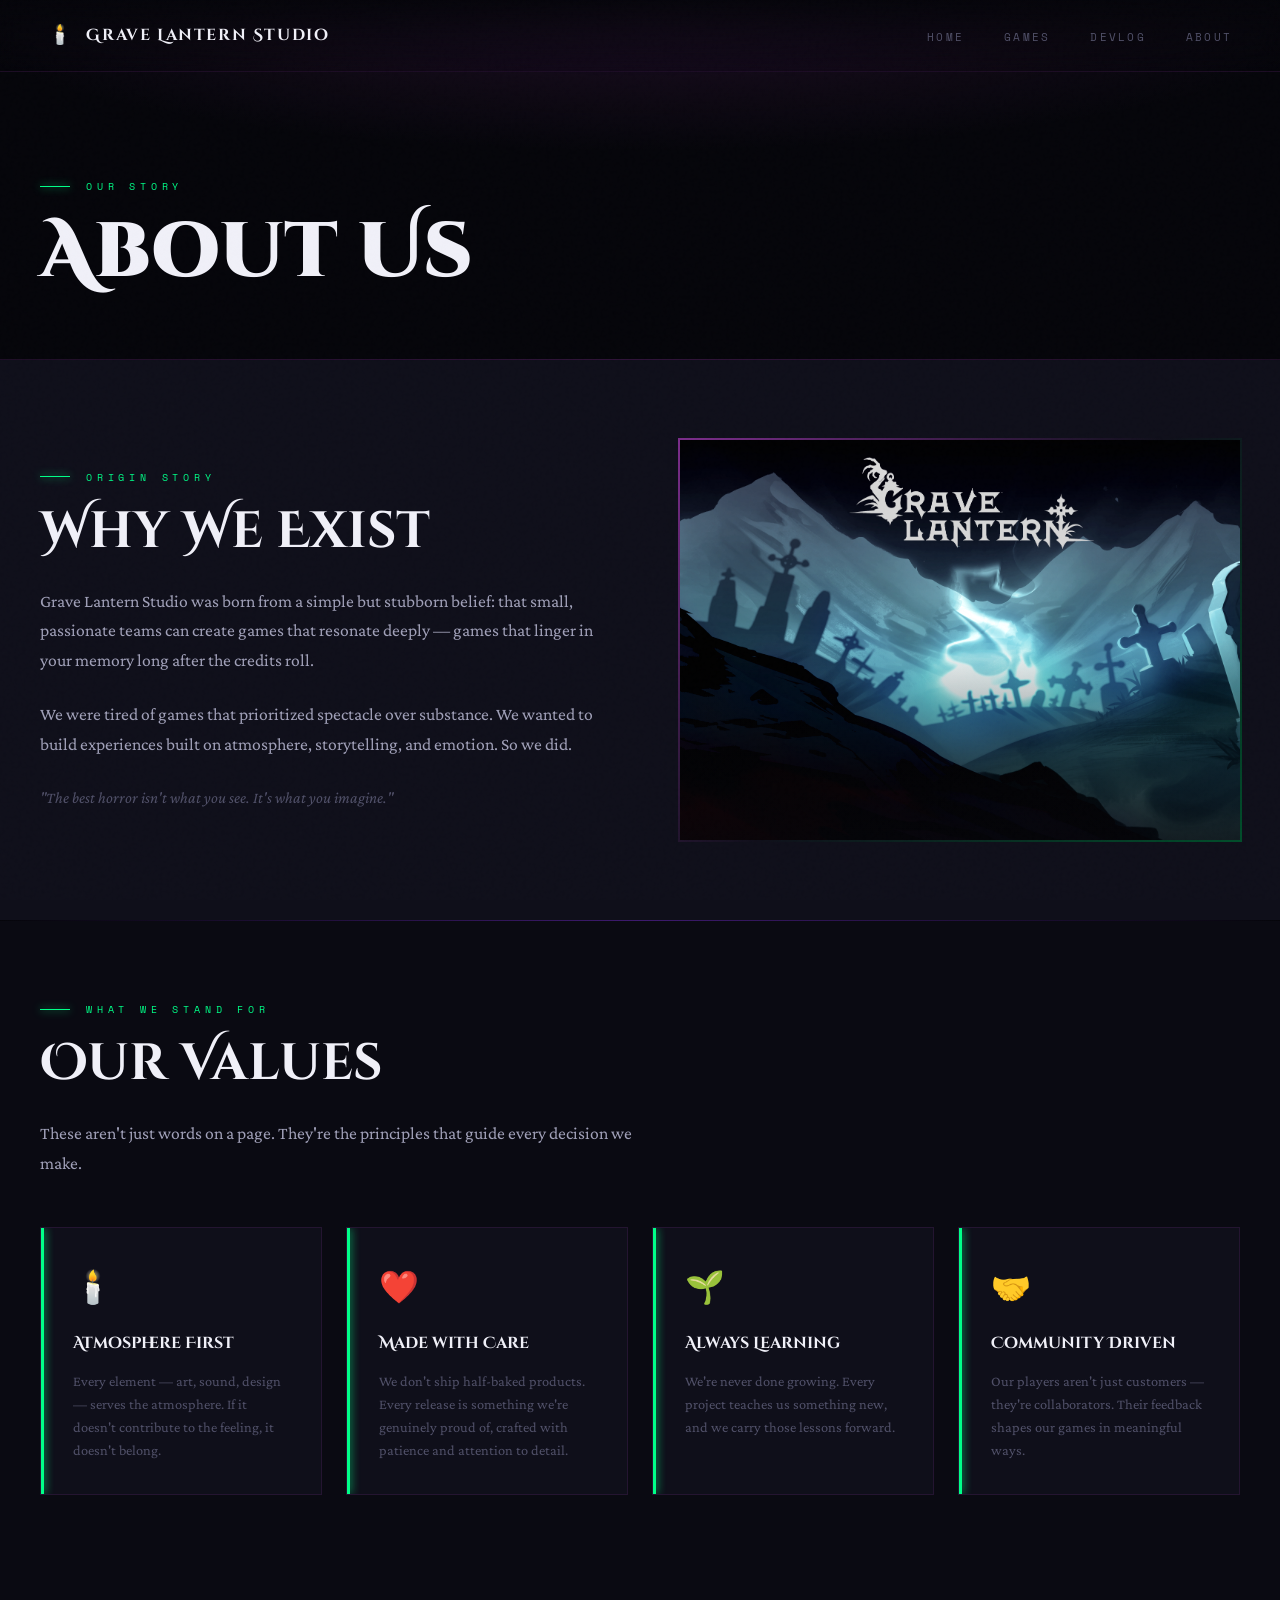
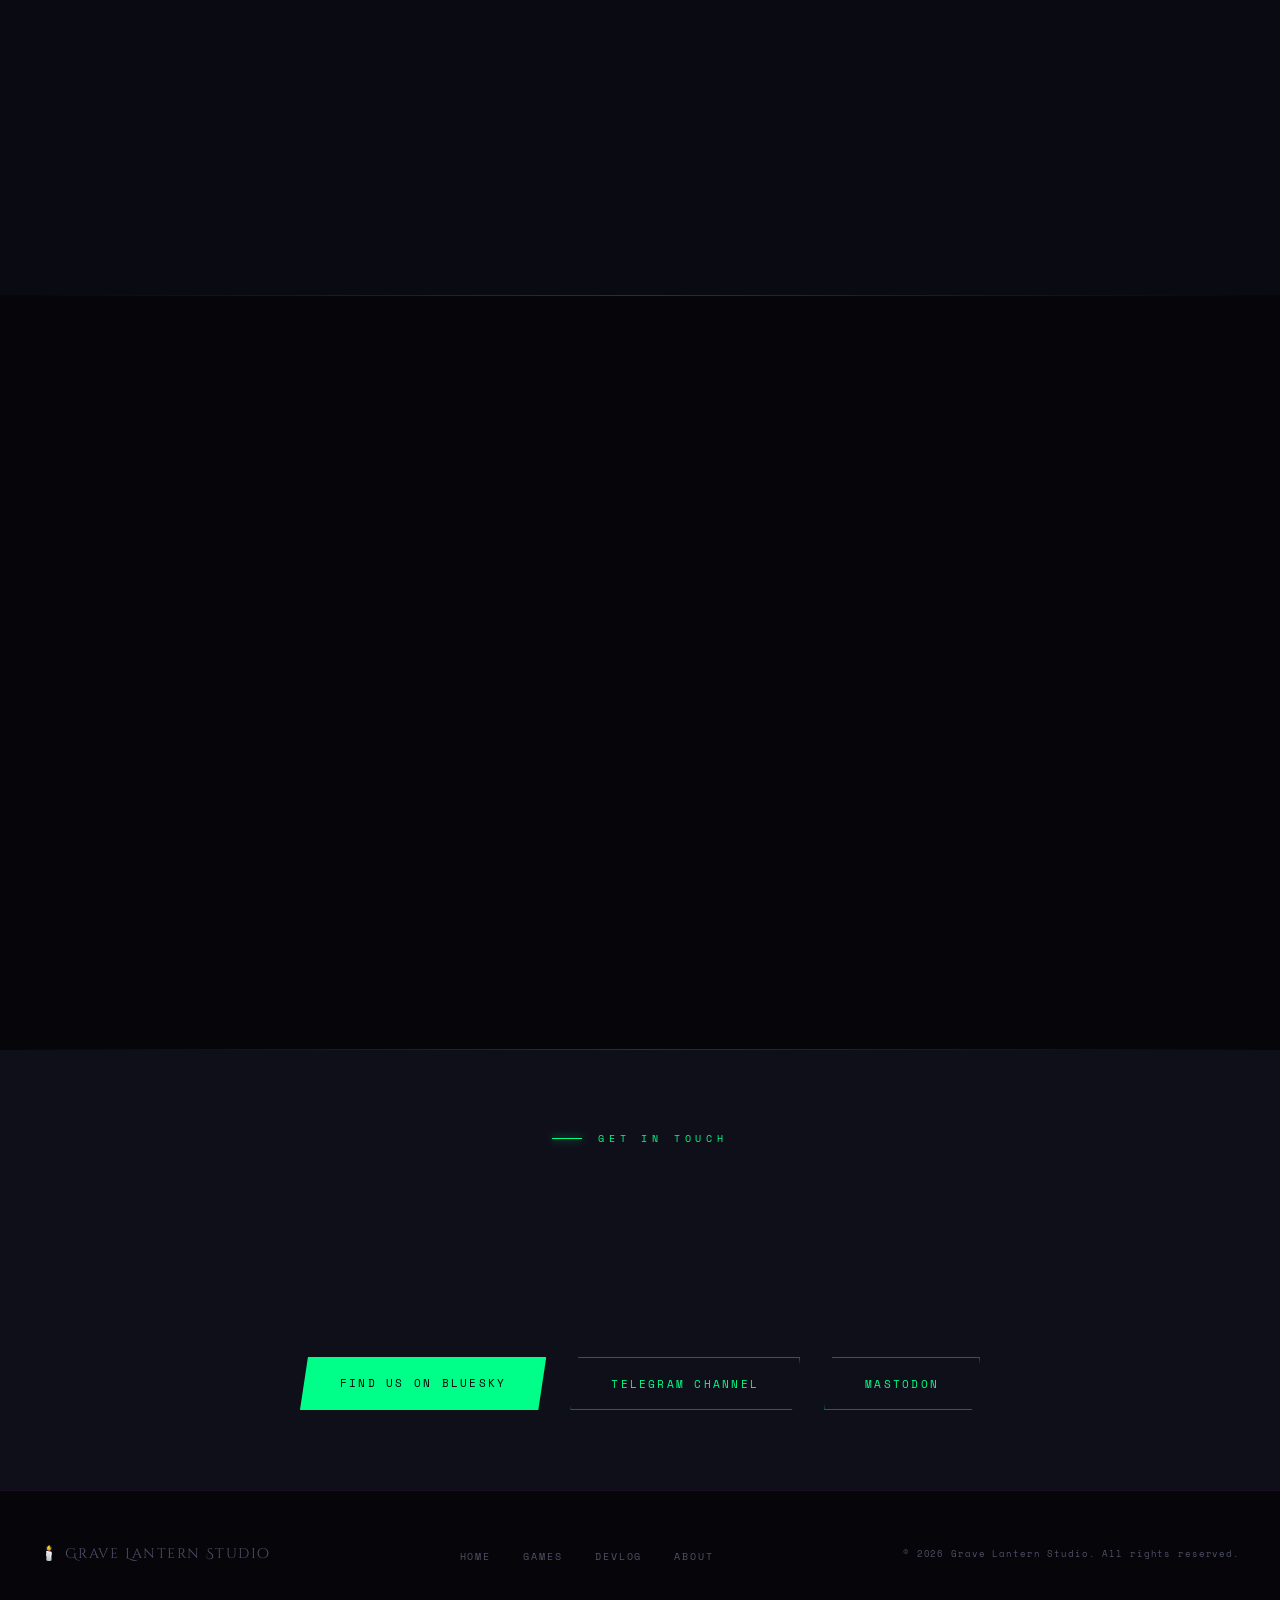
==== grave_lantern_studio/about.html @ 7edea212 "Inital website commit" ====
<!DOCTYPE html>
<html lang="en">
<head>
  <meta charset="UTF-8">
  <meta name="viewport" content="width=device-width, initial-scale=1.0">
  <title>About — Grave Lantern Studio</title>
  <meta name="description" content="The story behind Grave Lantern Studio.">
  <link rel="stylesheet" href="style.css">
</head>
<body>

  <nav>
    <a href="index.html" class="nav-logo">
      <span class="lantern-icon">🕯️</span>
      Grave Lantern Studio
    </a>
    <ul class="nav-links">
      <li><a href="index.html">Home</a></li>
      <li><a href="games.html">Games</a></li>
      <li><a href="devlog.html">Devlog</a></li>
      <li><a href="about.html">About</a></li>
    </ul>
  </nav>

  <div class="page-header">
    <div class="page-header-inner">
      <div class="section-label">Our Story</div>
      <h1 class="page-header-title">About Us</h1>
    </div>
  </div>

  <!-- STORY SECTION -->
  <section style="padding: 5rem 2rem; background: var(--bg-surface);">
    <div class="section-inner">
      <div style="display:grid; grid-template-columns:1fr 1fr; gap:5rem; align-items:center;">
        <div class="reveal">
          <div class="section-label">Origin Story</div>
          <h2 class="section-title">Why We Exist</h2>
          <p style="color:var(--text-mid); margin-bottom:1.5rem; font-size:1.1rem;">
            Grave Lantern Studio was born from a simple but stubborn belief: that small, 
            passionate teams can create games that resonate deeply — games that linger in 
            your memory long after the credits roll.
          </p>
          <p style="color:var(--text-mid); margin-bottom:1.5rem; font-size:1.1rem;">
            We were tired of games that prioritized spectacle over substance. We wanted to 
            build experiences built on atmosphere, storytelling, and emotion. So we did.
          </p>
          <p style="color:var(--text-dim); font-style:italic; font-size:1rem;">
            "The best horror isn't what you see. It's what you imagine."
          </p>
        </div>
        <div class="about-image-wrapper reveal">
          <img src="images/Kum 1 25.jpg" alt="Grave Lantern Studio" onerror="this.style.display='none'; this.nextElementSibling.style.display='flex';">
          <div style="display:none; width:100%; height:400px; background:linear-gradient(135deg,#1a0a2e,#0a1628,#004d2a); align-items:center; justify-content:center; font-size:6rem;">🕯️</div>
        </div>
      </div>
    </div>
  </section>

  <div class="divider"></div>

  <!-- VALUES -->
  <section style="padding: 5rem 2rem; background: var(--bg-deep);">
    <div class="section-inner">
      <div class="section-label reveal">What We Stand For</div>
      <h2 class="section-title reveal">Our Values</h2>
      <p class="section-desc reveal">These aren't just words on a page. They're the principles that guide every decision we make.</p>

      <div class="values-grid">
        <div class="value-card reveal">
          <div class="value-icon">🕯️</div>
          <h3 class="value-title">Atmosphere First</h3>
          <p class="value-desc">Every element — art, sound, design — serves the atmosphere. If it doesn't contribute to the feeling, it doesn't belong.</p>
        </div>
        <div class="value-card reveal">
          <div class="value-icon">❤️</div>
          <h3 class="value-title">Made with Care</h3>
          <p class="value-desc">We don't ship half-baked products. Every release is something we're genuinely proud of, crafted with patience and attention to detail.</p>
        </div>
        <div class="value-card reveal">
          <div class="value-icon">🌱</div>
          <h3 class="value-title">Always Learning</h3>
          <p class="value-desc">We're never done growing. Every project teaches us something new, and we carry those lessons forward.</p>
        </div>
        <div class="value-card reveal">
          <div class="value-icon">🤝</div>
          <h3 class="value-title">Community Driven</h3>
          <p class="value-desc">Our players aren't just customers — they're collaborators. Their feedback shapes our games in meaningful ways.</p>
        </div>
        <div class="value-card reveal">
          <div class="value-icon">🔓</div>
          <h3 class="value-title">Transparency</h3>
          <p class="value-desc">We document our journey openly — the wins and the struggles. No smoke and mirrors. Just honest game development.</p>
        </div>
        <div class="value-card reveal">
          <div class="value-icon">🎮</div>
          <h3 class="value-title">Fun is Non-Negotiable</h3>
          <p class="value-desc">At the end of the day, games should be fun to make AND to play. If we're not enjoying the process, something's wrong.</p>
        </div>
      </div>
    </div>
  </section>

  <div class="divider"></div>

  <!-- TEAM -->
  <section style="padding: 5rem 2rem;">
    <div class="section-inner">
      <div class="section-label reveal">The People</div>
      <h2 class="section-title reveal">Meet the Team</h2>
      <p class="section-desc reveal">Small but mighty. Every person here wears multiple hats and brings something irreplaceable to the table.</p>

      <div class="team-grid">
        <div class="team-card reveal">
          <div class="team-avatar">🔨</div>
          <h3 class="team-name">Pixel the Hammer</h3>
          <p class="team-role">Founder & Lead Developer</p>
          <p class="team-bio">
            The driving force behind Grave Lantern Studio. DevOps engineer by day, 
            indie game developer by passion. Believes that good tools make great games.
          </p>
        </div>

        <div class="team-card reveal">
          <div class="team-avatar">🎨</div>
          <h3 class="team-name">Your Name Here</h3>
          <p class="team-role">Artist & Designer</p>
          <p class="team-bio">
            The visual soul of the studio. Responsible for the atmospheric art style 
            that makes Grave Lantern games instantly recognizable.
          </p>
        </div>

        <div class="team-card reveal">
          <div class="team-avatar">🎵</div>
          <h3 class="team-name">Your Name Here</h3>
          <p class="team-role">Sound & Music</p>
          <p class="team-bio">
            Creates the haunting soundscapes and original scores that bring our worlds 
            to life. If the art sets the scene, the sound makes you feel it.
          </p>
        </div>
      </div>

      <p style="text-align:center; color:var(--text-dim); font-family:'Space Mono',monospace; font-size:0.6rem; letter-spacing:0.2em; text-transform:uppercase; margin-top:3rem;" class="reveal">
        Want to join us? Reach out — we're always open to collaborations.
      </p>
    </div>
  </section>

  <div class="divider"></div>

  <!-- CONTACT -->
  <section style="padding: 5rem 2rem; background:var(--bg-surface);">
    <div class="section-inner" style="text-align:center;">
      <div class="section-label reveal" style="justify-content:center;">Get in Touch</div>
      <h2 class="section-title reveal">Say Hello</h2>
      <p style="color:var(--text-mid); max-width:500px; margin:0 auto 3rem;" class="reveal">
        Whether you're a player, a fellow developer, or a potential collaborator — 
        we'd love to hear from you.
      </p>
      <div class="hero-cta reveal">
        <a href="https://bsky.app/profile/pixelthehammer.bsky.social" target="_blank" class="btn-primary">Find us on Bluesky</a>
        <a href="https://t.me/GraveLanternStudio" target="_blank" class="btn-secondary">Telegram Channel</a>
        <a href="https://mastodon.social/@PixelTheHammer" target="_blank" class="btn-secondary">Mastodon</a>
      </div>
    </div>
  </section>

  <footer>
    <div class="footer-inner">
      <div class="footer-logo">🕯️ Grave Lantern Studio</div>
      <ul class="footer-links">
        <li><a href="index.html">Home</a></li>
        <li><a href="games.html">Games</a></li>
        <li><a href="devlog.html">Devlog</a></li>
        <li><a href="about.html">About</a></li>
      </ul>
      <p class="footer-copy">© 2026 Grave Lantern Studio. All rights reserved.</p>
    </div>
  </footer>

  <script>
    const reveals = document.querySelectorAll('.reveal');
    const observer = new IntersectionObserver((entries) => {
      entries.forEach((entry, i) => {
        if (entry.isIntersecting) {
          setTimeout(() => entry.target.classList.add('visible'), i * 100);
        }
      });
    }, { threshold: 0.1 });
    reveals.forEach(el => observer.observe(el));
  </script>

</body>
</html>
---- grave_lantern_studio/style.css ----
@import url('https://fonts.googleapis.com/css2?family=Cinzel+Decorative:wght@400;700;900&family=Crimson+Pro:ital,wght@0,300;0,400;0,600;1,300;1,400&family=Space+Mono:ital,wght@0,400;0,700;1,400&display=swap');

:root {
  --bg-void: #05050a;
  --bg-deep: #0a0a12;
  --bg-surface: #0f0f1a;
  --bg-elevated: #141420;
  --purple-dark: #1a0a2e;
  --purple-mid: #3d1a6e;
  --purple-glow: #7b2d8b;
  --blue-dark: #0a1628;
  --blue-mid: #1a3a6e;
  --green-glow: #00ff88;
  --green-dim: #00cc6a;
  --green-dark: #004d2a;
  --text-bright: #f0f0f8;
  --text-mid: #a0a0b8;
  --text-dim: #505068;
  --border-subtle: rgba(123, 45, 139, 0.2);
  --border-glow: rgba(0, 255, 136, 0.3);
}

*, *::before, *::after {
  box-sizing: border-box;
  margin: 0;
  padding: 0;
}

html {
  scroll-behavior: smooth;
}

body {
  background-color: var(--bg-void);
  color: var(--text-mid);
  font-family: 'Crimson Pro', Georgia, serif;
  font-size: 18px;
  line-height: 1.7;
  overflow-x: hidden;
  cursor: default;
}

/* Grain overlay */
body::before {
  content: '';
  position: fixed;
  top: 0; left: 0;
  width: 100%; height: 100%;
  background-image: url("data:image/svg+xml,%3Csvg viewBox='0 0 256 256' xmlns='http://www.w3.org/2000/svg'%3E%3Cfilter id='noise'%3E%3CfeTurbulence type='fractalNoise' baseFrequency='0.9' numOctaves='4' stitchTiles='stitch'/%3E%3C/filter%3E%3Crect width='100%25' height='100%25' filter='url(%23noise)' opacity='0.04'/%3E%3C/svg%3E");
  pointer-events: none;
  z-index: 9999;
  opacity: 0.4;
}

/* Custom scrollbar */
::-webkit-scrollbar { width: 6px; }
::-webkit-scrollbar-track { background: var(--bg-void); }
::-webkit-scrollbar-thumb { background: var(--purple-mid); border-radius: 3px; }
::-webkit-scrollbar-thumb:hover { background: var(--purple-glow); }

/* ═══════════════════════════════════════
   NAVIGATION
═══════════════════════════════════════ */
nav {
  position: fixed;
  top: 0;
  left: 0;
  right: 0;
  z-index: 1000;
  padding: 1.2rem 3rem;
  display: flex;
  align-items: center;
  justify-content: space-between;
  background: linear-gradient(180deg, rgba(5,5,10,0.95) 0%, rgba(5,5,10,0) 100%);
  backdrop-filter: blur(10px);
  border-bottom: 1px solid var(--border-subtle);
}

.nav-logo {
  font-family: 'Cinzel Decorative', serif;
  font-size: 1rem;
  font-weight: 700;
  color: var(--text-bright);
  text-decoration: none;
  letter-spacing: 0.1em;
  display: flex;
  align-items: center;
  gap: 0.8rem;
}

.nav-logo .lantern-icon {
  color: var(--green-glow);
  font-size: 1.2rem;
  animation: flicker 3s infinite;
}

.nav-links {
  display: flex;
  gap: 2.5rem;
  list-style: none;
}

.nav-links a {
  font-family: 'Space Mono', monospace;
  font-size: 0.7rem;
  letter-spacing: 0.2em;
  text-transform: uppercase;
  color: var(--text-dim);
  text-decoration: none;
  transition: color 0.3s ease;
  position: relative;
}

.nav-links a::after {
  content: '';
  position: absolute;
  bottom: -4px;
  left: 0;
  width: 0;
  height: 1px;
  background: var(--green-glow);
  transition: width 0.3s ease;
  box-shadow: 0 0 8px var(--green-glow);
}

.nav-links a:hover {
  color: var(--green-glow);
}

.nav-links a:hover::after {
  width: 100%;
}

/* ═══════════════════════════════════════
   HERO SECTION
═══════════════════════════════════════ */
.hero {
  min-height: 100vh;
  display: flex;
  align-items: center;
  justify-content: center;
  position: relative;
  overflow: hidden;
  padding: 6rem 2rem 4rem;
}

.hero-bg {
  position: absolute;
  inset: 0;
  background: 
    radial-gradient(ellipse 60% 60% at 50% 40%, rgba(123,45,139,0.15) 0%, transparent 70%),
    radial-gradient(ellipse 40% 40% at 20% 80%, rgba(0,255,136,0.05) 0%, transparent 60%),
    radial-gradient(ellipse 50% 50% at 80% 20%, rgba(26,10,46,0.8) 0%, transparent 60%),
    var(--bg-void);
}

.hero-particles {
  position: absolute;
  inset: 0;
  overflow: hidden;
}

.particle {
  position: absolute;
  width: 2px;
  height: 2px;
  background: var(--green-glow);
  border-radius: 50%;
  box-shadow: 0 0 6px var(--green-glow);
  animation: float-particle linear infinite;
  opacity: 0;
}

.particle:nth-child(1)  { left: 10%; animation-duration: 8s;  animation-delay: 0s;   top: 80%; }
.particle:nth-child(2)  { left: 25%; animation-duration: 12s; animation-delay: 2s;   top: 90%; }
.particle:nth-child(3)  { left: 40%; animation-duration: 9s;  animation-delay: 4s;   top: 85%; }
.particle:nth-child(4)  { left: 55%; animation-duration: 11s; animation-delay: 1s;   top: 88%; }
.particle:nth-child(5)  { left: 70%; animation-duration: 7s;  animation-delay: 3s;   top: 92%; }
.particle:nth-child(6)  { left: 85%; animation-duration: 10s; animation-delay: 5s;   top: 78%; }
.particle:nth-child(7)  { left: 15%; animation-duration: 13s; animation-delay: 6s;   top: 95%; }
.particle:nth-child(8)  { left: 60%; animation-duration: 8s;  animation-delay: 7s;   top: 82%; }
.particle:nth-child(9)  { left: 75%; animation-duration: 14s; animation-delay: 2s;   top: 87%; }
.particle:nth-child(10) { left: 90%; animation-duration: 9s;  animation-delay: 4s;   top: 93%; }

@keyframes float-particle {
  0%   { transform: translateY(0) translateX(0); opacity: 0; }
  10%  { opacity: 0.8; }
  90%  { opacity: 0.3; }
  100% { transform: translateY(-100vh) translateX(30px); opacity: 0; }
}

.hero-content {
  position: relative;
  z-index: 2;
  text-align: center;
  max-width: 900px;
}

.hero-eyebrow {
  font-family: 'Space Mono', monospace;
  font-size: 0.65rem;
  letter-spacing: 0.4em;
  text-transform: uppercase;
  color: var(--green-glow);
  margin-bottom: 1.5rem;
  opacity: 0;
  animation: fade-up 1s ease forwards 0.3s;
}

.hero-title {
  font-family: 'Cinzel Decorative', serif;
  font-size: clamp(2.5rem, 7vw, 6rem);
  font-weight: 900;
  color: var(--text-bright);
  line-height: 1.1;
  margin-bottom: 0.5rem;
  opacity: 0;
  animation: fade-up 1s ease forwards 0.5s;
}

.hero-title .glow-word {
  color: var(--green-glow);
  text-shadow: 0 0 30px rgba(0,255,136,0.5), 0 0 60px rgba(0,255,136,0.2);
}

.hero-subtitle {
  font-family: 'Cinzel Decorative', serif;
  font-size: clamp(1rem, 2.5vw, 1.8rem);
  font-weight: 400;
  color: var(--purple-glow);
  margin-bottom: 2rem;
  letter-spacing: 0.1em;
  opacity: 0;
  animation: fade-up 1s ease forwards 0.7s;
}

.hero-desc {
  font-size: 1.1rem;
  color: var(--text-mid);
  max-width: 600px;
  margin: 0 auto 3rem;
  font-style: italic;
  opacity: 0;
  animation: fade-up 1s ease forwards 0.9s;
}

.hero-cta {
  display: flex;
  gap: 1.5rem;
  justify-content: center;
  flex-wrap: wrap;
  opacity: 0;
  animation: fade-up 1s ease forwards 1.1s;
}

/* ═══════════════════════════════════════
   BUTTONS
═══════════════════════════════════════ */
.btn-primary {
  font-family: 'Space Mono', monospace;
  font-size: 0.7rem;
  letter-spacing: 0.2em;
  text-transform: uppercase;
  color: var(--bg-void);
  background: var(--green-glow);
  padding: 1rem 2.5rem;
  border: none;
  text-decoration: none;
  display: inline-block;
  position: relative;
  transition: all 0.3s ease;
  clip-path: polygon(8px 0%, 100% 0%, calc(100% - 8px) 100%, 0% 100%);
}

.btn-primary:hover {
  background: var(--text-bright);
  box-shadow: 0 0 30px rgba(0,255,136,0.4);
  transform: translateY(-2px);
}

.btn-secondary {
  font-family: 'Space Mono', monospace;
  font-size: 0.7rem;
  letter-spacing: 0.2em;
  text-transform: uppercase;
  color: var(--green-glow);
  background: transparent;
  padding: 1rem 2.5rem;
  border: 1px solid rgba(0,255,136,0.4);
  text-decoration: none;
  display: inline-block;
  transition: all 0.3s ease;
  clip-path: polygon(8px 0%, 100% 0%, calc(100% - 8px) 100%, 0% 100%);
}

.btn-secondary:hover {
  background: rgba(0,255,136,0.1);
  border-color: var(--green-glow);
  box-shadow: 0 0 20px rgba(0,255,136,0.2);
  transform: translateY(-2px);
}

/* ═══════════════════════════════════════
   SECTIONS
═══════════════════════════════════════ */
section {
  padding: 6rem 2rem;
  position: relative;
}

.section-inner {
  max-width: 1200px;
  margin: 0 auto;
}

.section-label {
  font-family: 'Space Mono', monospace;
  font-size: 0.6rem;
  letter-spacing: 0.5em;
  text-transform: uppercase;
  color: var(--green-glow);
  margin-bottom: 1rem;
  display: flex;
  align-items: center;
  gap: 1rem;
}

.section-label::before {
  content: '';
  display: block;
  width: 30px;
  height: 1px;
  background: var(--green-glow);
  box-shadow: 0 0 8px var(--green-glow);
}

.section-title {
  font-family: 'Cinzel Decorative', serif;
  font-size: clamp(1.8rem, 4vw, 3.5rem);
  font-weight: 700;
  color: var(--text-bright);
  line-height: 1.2;
  margin-bottom: 1.5rem;
}

.section-desc {
  font-size: 1.1rem;
  color: var(--text-mid);
  max-width: 600px;
  margin-bottom: 3rem;
}

/* Divider */
.divider {
  width: 100%;
  height: 1px;
  background: linear-gradient(90deg, transparent, var(--purple-mid), transparent);
  margin: 0;
}

/* ═══════════════════════════════════════
   ABOUT STRIP
═══════════════════════════════════════ */
.about-strip {
  background: var(--bg-surface);
  border-top: 1px solid var(--border-subtle);
  border-bottom: 1px solid var(--border-subtle);
}

.about-strip-inner {
  max-width: 1200px;
  margin: 0 auto;
  display: grid;
  grid-template-columns: 1fr 1fr;
  gap: 4rem;
  align-items: center;
}

.about-image-wrapper {
  position: relative;
}

.about-image-wrapper img {
  width: 100%;
  height: 400px;
  object-fit: cover;
  display: block;
  filter: saturate(0.6) contrast(1.1);
  transition: filter 0.5s ease;
}

.about-image-wrapper:hover img {
  filter: saturate(0.9) contrast(1.1);
}

.about-image-wrapper::before {
  content: '';
  position: absolute;
  inset: -2px;
  background: linear-gradient(135deg, var(--purple-glow), transparent, var(--green-dark));
  z-index: -1;
}

.about-image-wrapper::after {
  content: '';
  position: absolute;
  inset: 0;
  background: linear-gradient(180deg, transparent 50%, rgba(5,5,10,0.8) 100%);
  pointer-events: none;
}

.about-text h2 {
  font-family: 'Cinzel Decorative', serif;
  font-size: clamp(1.5rem, 3vw, 2.5rem);
  color: var(--text-bright);
  margin-bottom: 1.5rem;
}

.about-text p {
  color: var(--text-mid);
  margin-bottom: 1.5rem;
  font-size: 1.05rem;
}

/* ═══════════════════════════════════════
   GAMES GRID
═══════════════════════════════════════ */
.games-section {
  background: var(--bg-deep);
}

.games-grid {
  display: grid;
  grid-template-columns: repeat(auto-fill, minmax(320px, 1fr));
  gap: 2rem;
  margin-top: 3rem;
}

.game-card {
  background: var(--bg-elevated);
  border: 1px solid var(--border-subtle);
  position: relative;
  overflow: hidden;
  transition: transform 0.4s ease, border-color 0.4s ease;
  cursor: pointer;
}

.game-card:hover {
  transform: translateY(-6px);
  border-color: rgba(0,255,136,0.3);
}

.game-card:hover .game-card-glow {
  opacity: 1;
}

.game-card-glow {
  position: absolute;
  inset: 0;
  background: radial-gradient(ellipse at 50% 0%, rgba(0,255,136,0.08) 0%, transparent 70%);
  opacity: 0;
  transition: opacity 0.4s ease;
  pointer-events: none;
}

.game-card-image {
  width: 100%;
  height: 200px;
  object-fit: cover;
  display: block;
  filter: saturate(0.5);
  transition: filter 0.4s ease;
  background: linear-gradient(135deg, var(--purple-dark), var(--blue-dark));
}

.game-card:hover .game-card-image {
  filter: saturate(0.9);
}

.game-card-placeholder {
  width: 100%;
  height: 200px;
  background: linear-gradient(135deg, var(--purple-dark), var(--blue-dark));
  display: flex;
  align-items: center;
  justify-content: center;
  font-size: 3rem;
}

.game-card-body {
  padding: 1.5rem;
}

.game-card-tag {
  font-family: 'Space Mono', monospace;
  font-size: 0.6rem;
  letter-spacing: 0.3em;
  text-transform: uppercase;
  color: var(--green-glow);
  margin-bottom: 0.5rem;
}

.game-card-title {
  font-family: 'Cinzel Decorative', serif;
  font-size: 1.2rem;
  color: var(--text-bright);
  margin-bottom: 0.8rem;
}

.game-card-desc {
  font-size: 0.95rem;
  color: var(--text-dim);
  line-height: 1.6;
}

.game-card-footer {
  padding: 1rem 1.5rem;
  border-top: 1px solid var(--border-subtle);
  display: flex;
  justify-content: space-between;
  align-items: center;
}

.game-status {
  font-family: 'Space Mono', monospace;
  font-size: 0.6rem;
  letter-spacing: 0.2em;
  text-transform: uppercase;
  padding: 0.3rem 0.8rem;
  border: 1px solid;
}

.game-status.dev {
  color: var(--purple-glow);
  border-color: rgba(123,45,139,0.4);
  background: rgba(123,45,139,0.1);
}

.game-status.coming-soon {
  color: var(--text-dim);
  border-color: var(--border-subtle);
}

/* ═══════════════════════════════════════
   DEVLOG SECTION
═══════════════════════════════════════ */
.devlog-section {
  background: var(--bg-void);
}

.devlog-grid {
  display: grid;
  grid-template-columns: 2fr 1fr;
  gap: 2rem;
  margin-top: 3rem;
}

.devlog-featured {
  background: var(--bg-surface);
  border: 1px solid var(--border-subtle);
  overflow: hidden;
  transition: border-color 0.3s ease;
}

.devlog-featured:hover {
  border-color: rgba(0,255,136,0.3);
}

.devlog-featured-image {
  width: 100%;
  height: 280px;
  background: linear-gradient(135deg, var(--purple-dark) 0%, var(--blue-dark) 50%, var(--green-dark) 100%);
  display: flex;
  align-items: center;
  justify-content: center;
  font-size: 4rem;
  position: relative;
  overflow: hidden;
}

.devlog-featured-image::after {
  content: '';
  position: absolute;
  inset: 0;
  background: linear-gradient(180deg, transparent 60%, var(--bg-surface) 100%);
}

.devlog-featured-body {
  padding: 2rem;
}

.devlog-meta {
  font-family: 'Space Mono', monospace;
  font-size: 0.6rem;
  letter-spacing: 0.3em;
  text-transform: uppercase;
  color: var(--green-glow);
  margin-bottom: 0.8rem;
}

.devlog-title {
  font-family: 'Cinzel Decorative', serif;
  font-size: 1.4rem;
  color: var(--text-bright);
  margin-bottom: 1rem;
  line-height: 1.3;
}

.devlog-excerpt {
  color: var(--text-mid);
  font-size: 1rem;
  margin-bottom: 1.5rem;
}

.devlog-list {
  display: flex;
  flex-direction: column;
  gap: 1rem;
}

.devlog-item {
  background: var(--bg-surface);
  border: 1px solid var(--border-subtle);
  padding: 1.2rem;
  transition: all 0.3s ease;
  cursor: pointer;
  text-decoration: none;
  display: block;
}

.devlog-item:hover {
  border-color: rgba(0,255,136,0.2);
  background: var(--bg-elevated);
  transform: translateX(4px);
}

.devlog-item-date {
  font-family: 'Space Mono', monospace;
  font-size: 0.55rem;
  letter-spacing: 0.3em;
  color: var(--text-dim);
  margin-bottom: 0.4rem;
}

.devlog-item-title {
  font-family: 'Crimson Pro', serif;
  font-size: 1rem;
  color: var(--text-mid);
  line-height: 1.4;
  transition: color 0.3s ease;
}

.devlog-item:hover .devlog-item-title {
  color: var(--text-bright);
}

/* ═══════════════════════════════════════
   STATS BAR
═══════════════════════════════════════ */
.stats-bar {
  background: var(--bg-elevated);
  border-top: 1px solid var(--border-subtle);
  border-bottom: 1px solid var(--border-subtle);
  padding: 3rem 2rem;
}

.stats-inner {
  max-width: 1200px;
  margin: 0 auto;
  display: grid;
  grid-template-columns: repeat(4, 1fr);
  gap: 2rem;
  text-align: center;
}

.stat-item {
  display: flex;
  flex-direction: column;
  align-items: center;
  gap: 0.5rem;
}

.stat-number {
  font-family: 'Cinzel Decorative', serif;
  font-size: 2.5rem;
  color: var(--green-glow);
  text-shadow: 0 0 20px rgba(0,255,136,0.3);
  line-height: 1;
}

.stat-label {
  font-family: 'Space Mono', monospace;
  font-size: 0.6rem;
  letter-spacing: 0.3em;
  text-transform: uppercase;
  color: var(--text-dim);
}

/* ═══════════════════════════════════════
   NEWSLETTER / CTA SECTION
═══════════════════════════════════════ */
.cta-section {
  background: var(--bg-surface);
  text-align: center;
  position: relative;
  overflow: hidden;
}

.cta-section::before {
  content: '';
  position: absolute;
  top: 50%;
  left: 50%;
  transform: translate(-50%, -50%);
  width: 600px;
  height: 600px;
  background: radial-gradient(circle, rgba(123,45,139,0.15) 0%, transparent 70%);
  pointer-events: none;
}

.cta-section .section-title {
  margin-bottom: 1rem;
}

.cta-section p {
  color: var(--text-mid);
  max-width: 500px;
  margin: 0 auto 2.5rem;
}

/* ═══════════════════════════════════════
   FOOTER
═══════════════════════════════════════ */
footer {
  background: var(--bg-void);
  border-top: 1px solid var(--border-subtle);
  padding: 3rem 2rem;
}

.footer-inner {
  max-width: 1200px;
  margin: 0 auto;
  display: flex;
  align-items: center;
  justify-content: space-between;
  flex-wrap: wrap;
  gap: 1.5rem;
}

.footer-logo {
  font-family: 'Cinzel Decorative', serif;
  font-size: 0.9rem;
  color: var(--text-dim);
  letter-spacing: 0.1em;
}

.footer-links {
  display: flex;
  gap: 2rem;
  list-style: none;
}

.footer-links a {
  font-family: 'Space Mono', monospace;
  font-size: 0.6rem;
  letter-spacing: 0.2em;
  text-transform: uppercase;
  color: var(--text-dim);
  text-decoration: none;
  transition: color 0.3s ease;
}

.footer-links a:hover {
  color: var(--green-glow);
}

.footer-copy {
  font-family: 'Space Mono', monospace;
  font-size: 0.55rem;
  color: var(--text-dim);
  letter-spacing: 0.1em;
}

/* ═══════════════════════════════════════
   PAGE HEADERS (for inner pages)
═══════════════════════════════════════ */
.page-header {
  min-height: 40vh;
  display: flex;
  align-items: flex-end;
  padding: 8rem 2rem 4rem;
  position: relative;
  overflow: hidden;
  background: 
    radial-gradient(ellipse 80% 60% at 50% 0%, rgba(123,45,139,0.2) 0%, transparent 70%),
    var(--bg-void);
  border-bottom: 1px solid var(--border-subtle);
}

.page-header-inner {
  max-width: 1200px;
  margin: 0 auto;
  width: 100%;
}

.page-header-title {
  font-family: 'Cinzel Decorative', serif;
  font-size: clamp(2rem, 6vw, 5rem);
  font-weight: 900;
  color: var(--text-bright);
  line-height: 1.1;
}

/* ═══════════════════════════════════════
   ABOUT PAGE
═══════════════════════════════════════ */
.team-grid {
  display: grid;
  grid-template-columns: repeat(auto-fill, minmax(280px, 1fr));
  gap: 2rem;
  margin-top: 3rem;
}

.team-card {
  background: var(--bg-elevated);
  border: 1px solid var(--border-subtle);
  padding: 2rem;
  text-align: center;
  transition: all 0.3s ease;
}

.team-card:hover {
  border-color: rgba(0,255,136,0.3);
  transform: translateY(-4px);
}

.team-avatar {
  width: 80px;
  height: 80px;
  border-radius: 50%;
  background: linear-gradient(135deg, var(--purple-mid), var(--green-dark));
  display: flex;
  align-items: center;
  justify-content: center;
  font-size: 2rem;
  margin: 0 auto 1.5rem;
  border: 2px solid var(--border-subtle);
}

.team-name {
  font-family: 'Cinzel Decorative', serif;
  font-size: 1rem;
  color: var(--text-bright);
  margin-bottom: 0.3rem;
}

.team-role {
  font-family: 'Space Mono', monospace;
  font-size: 0.6rem;
  letter-spacing: 0.2em;
  color: var(--green-glow);
  text-transform: uppercase;
  margin-bottom: 1rem;
}

.team-bio {
  font-size: 0.9rem;
  color: var(--text-dim);
  line-height: 1.6;
}

.values-grid {
  display: grid;
  grid-template-columns: repeat(auto-fill, minmax(250px, 1fr));
  gap: 1.5rem;
  margin-top: 3rem;
}

.value-card {
  padding: 2rem;
  border: 1px solid var(--border-subtle);
  background: var(--bg-surface);
  position: relative;
  overflow: hidden;
}

.value-card::before {
  content: '';
  position: absolute;
  top: 0;
  left: 0;
  width: 3px;
  height: 100%;
  background: var(--green-glow);
  box-shadow: 0 0 10px var(--green-glow);
}

.value-icon {
  font-size: 2rem;
  margin-bottom: 1rem;
}

.value-title {
  font-family: 'Cinzel Decorative', serif;
  font-size: 1rem;
  color: var(--text-bright);
  margin-bottom: 0.8rem;
}

.value-desc {
  font-size: 0.9rem;
  color: var(--text-dim);
  line-height: 1.6;
}

/* ═══════════════════════════════════════
   DEVLOG PAGE
═══════════════════════════════════════ */
.devlog-full-grid {
  display: grid;
  grid-template-columns: 2fr 1fr;
  gap: 3rem;
  margin-top: 3rem;
}

.devlog-posts {
  display: flex;
  flex-direction: column;
  gap: 2rem;
}

.devlog-post-card {
  background: var(--bg-surface);
  border: 1px solid var(--border-subtle);
  overflow: hidden;
  transition: all 0.3s ease;
  cursor: pointer;
}

.devlog-post-card:hover {
  border-color: rgba(0,255,136,0.3);
  transform: translateY(-3px);
}

.devlog-post-header {
  padding: 1.5rem 2rem 0;
  display: flex;
  gap: 1rem;
  align-items: center;
}

.devlog-post-tag {
  font-family: 'Space Mono', monospace;
  font-size: 0.55rem;
  letter-spacing: 0.2em;
  text-transform: uppercase;
  padding: 0.3rem 0.7rem;
  background: rgba(123,45,139,0.2);
  border: 1px solid rgba(123,45,139,0.4);
  color: var(--purple-glow);
}

.devlog-post-date {
  font-family: 'Space Mono', monospace;
  font-size: 0.55rem;
  letter-spacing: 0.2em;
  color: var(--text-dim);
}

.devlog-post-body {
  padding: 1rem 2rem 2rem;
}

.devlog-post-title {
  font-family: 'Cinzel Decorative', serif;
  font-size: 1.3rem;
  color: var(--text-bright);
  margin-bottom: 0.8rem;
  line-height: 1.3;
}

.devlog-post-excerpt {
  color: var(--text-mid);
  font-size: 1rem;
  margin-bottom: 1.5rem;
}

.devlog-sidebar {
  display: flex;
  flex-direction: column;
  gap: 2rem;
}

.sidebar-widget {
  background: var(--bg-surface);
  border: 1px solid var(--border-subtle);
  padding: 1.5rem;
}

.sidebar-widget-title {
  font-family: 'Cinzel Decorative', serif;
  font-size: 0.9rem;
  color: var(--text-bright);
  margin-bottom: 1.2rem;
  padding-bottom: 0.8rem;
  border-bottom: 1px solid var(--border-subtle);
}

.tag-cloud {
  display: flex;
  flex-wrap: wrap;
  gap: 0.5rem;
}

.tag {
  font-family: 'Space Mono', monospace;
  font-size: 0.55rem;
  letter-spacing: 0.1em;
  padding: 0.3rem 0.7rem;
  border: 1px solid var(--border-subtle);
  color: var(--text-dim);
  cursor: pointer;
  transition: all 0.2s ease;
  text-transform: uppercase;
}

.tag:hover {
  border-color: var(--green-glow);
  color: var(--green-glow);
}

/* ═══════════════════════════════════════
   ANIMATIONS
═══════════════════════════════════════ */
@keyframes fade-up {
  from { opacity: 0; transform: translateY(20px); }
  to   { opacity: 1; transform: translateY(0); }
}

@keyframes flicker {
  0%, 90%, 100% { opacity: 1; }
  92%           { opacity: 0.7; }
  94%           { opacity: 1; }
  96%           { opacity: 0.5; }
  98%           { opacity: 1; }
}

@keyframes pulse-glow {
  0%, 100% { box-shadow: 0 0 20px rgba(0,255,136,0.2); }
  50%      { box-shadow: 0 0 40px rgba(0,255,136,0.4); }
}

/* Scroll reveal */
.reveal {
  opacity: 0;
  transform: translateY(30px);
  transition: opacity 0.8s ease, transform 0.8s ease;
}

.reveal.visible {
  opacity: 1;
  transform: translateY(0);
}

/* ═══════════════════════════════════════
   RESPONSIVE
═══════════════════════════════════════ */
@media (max-width: 768px) {
  nav { padding: 1rem 1.5rem; }
  .nav-links { gap: 1.5rem; }
  .about-strip-inner { grid-template-columns: 1fr; }
  .devlog-grid { grid-template-columns: 1fr; }
  .stats-inner { grid-template-columns: repeat(2, 1fr); }
  .footer-inner { flex-direction: column; text-align: center; }
  .devlog-full-grid { grid-template-columns: 1fr; }
}

@media (max-width: 480px) {
  .nav-links { display: none; }
  .hero-cta { flex-direction: column; align-items: center; }
  .stats-inner { grid-template-columns: repeat(2, 1fr); }
}
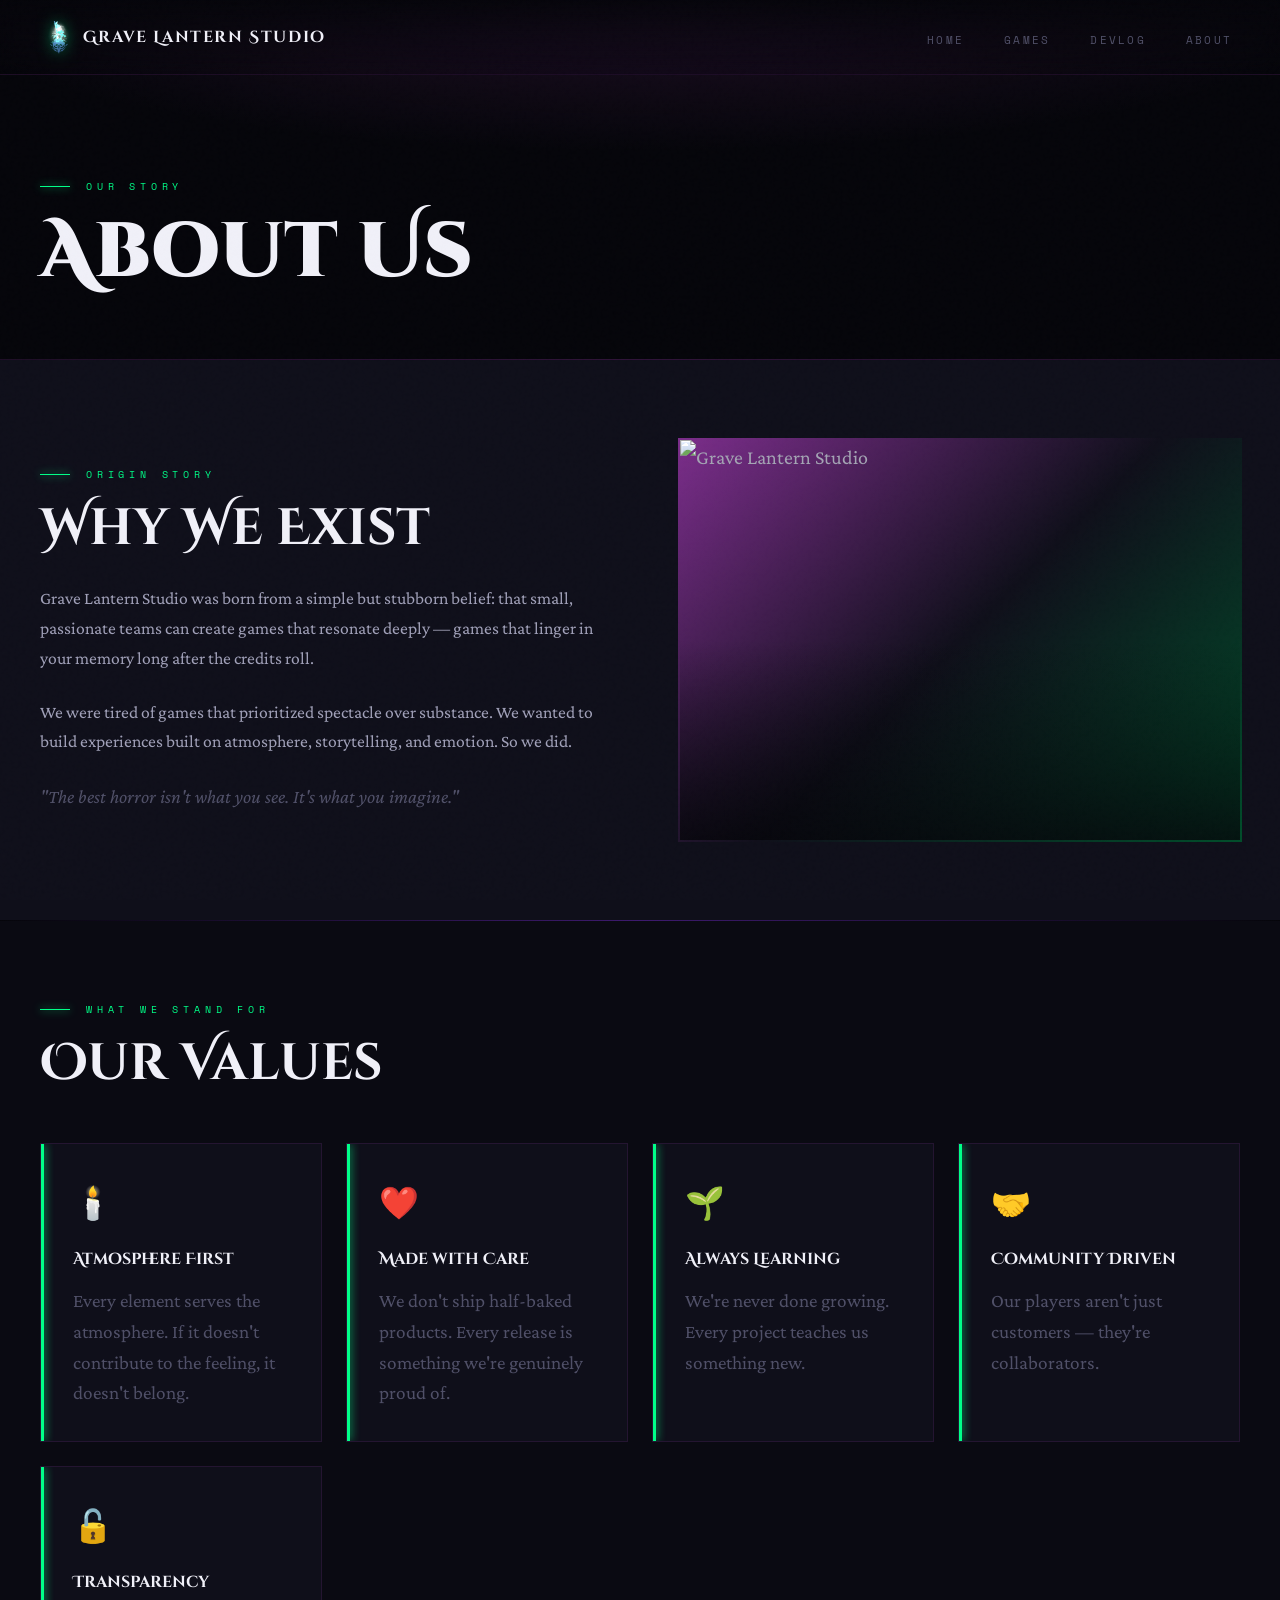
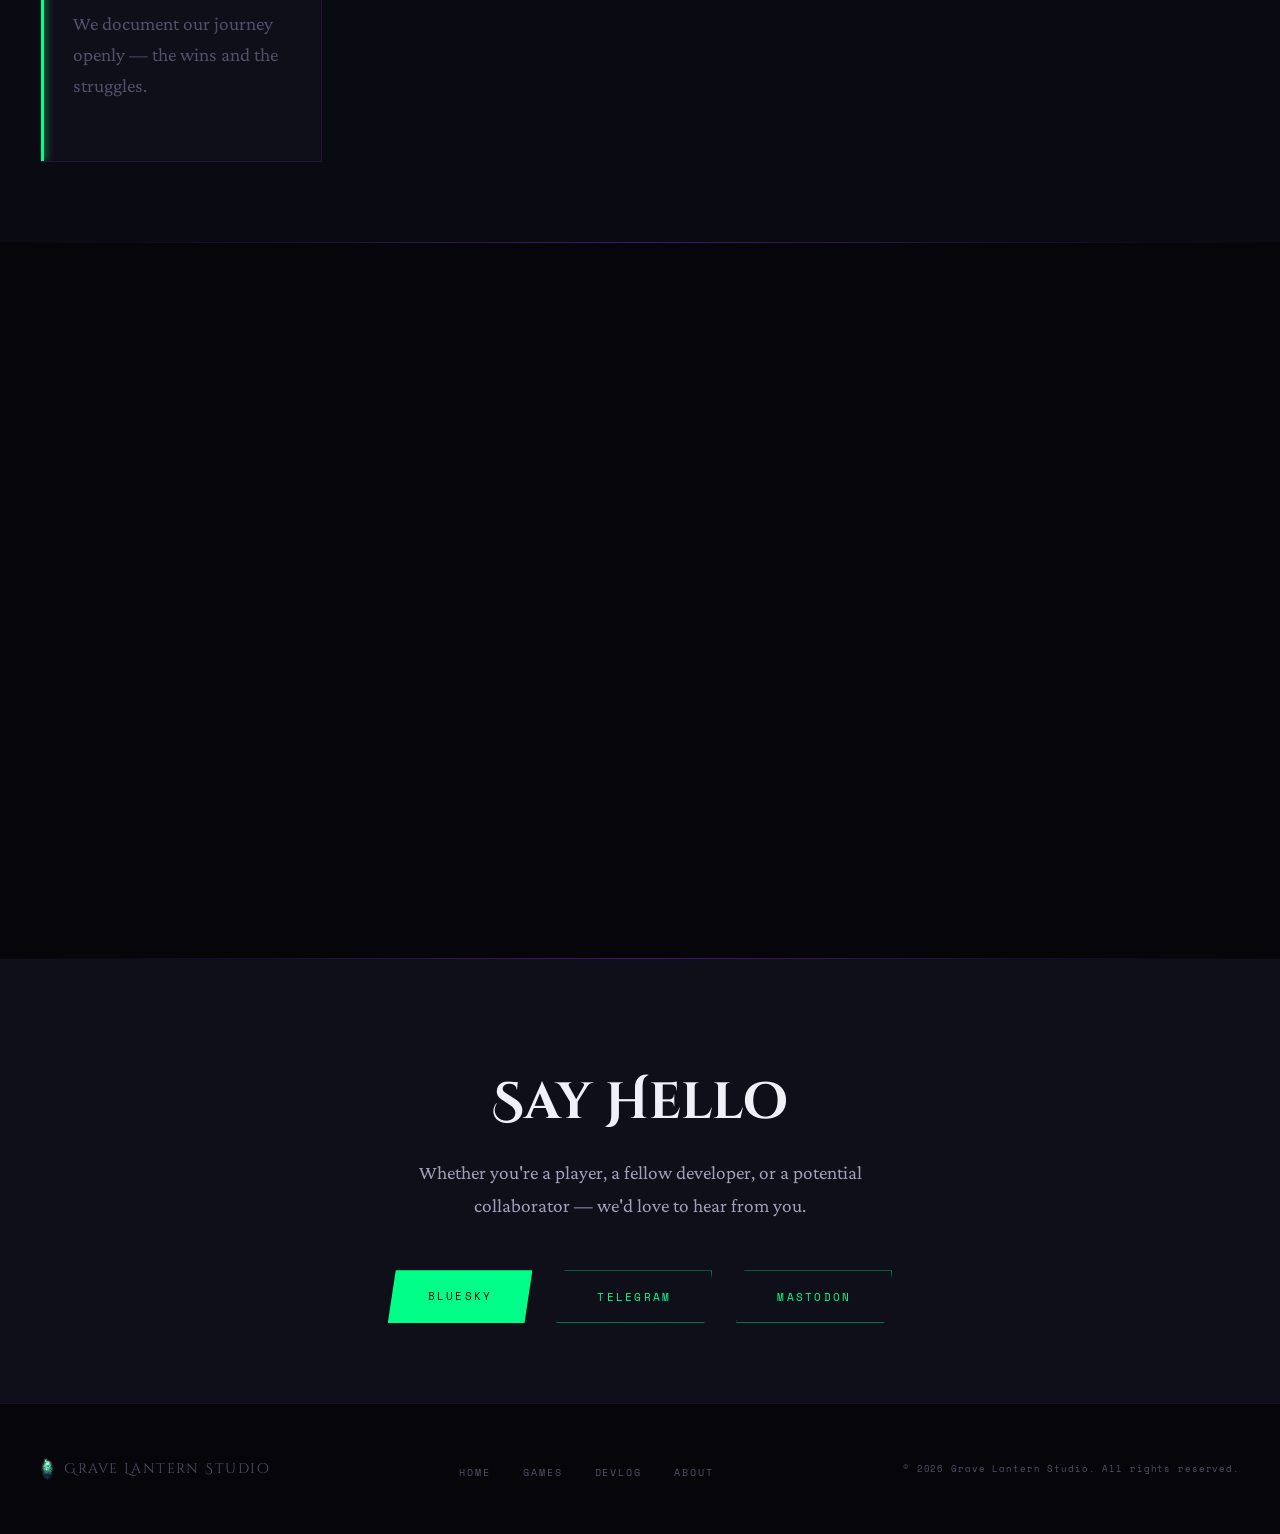
==== commit 7852aa7b: "New website look" ====
--- a/grave_lantern_studio/about.html
+++ b/grave_lantern_studio/about.html
@@ -4,14 +4,18 @@
   <meta charset="UTF-8">
   <meta name="viewport" content="width=device-width, initial-scale=1.0">
   <title>About — Grave Lantern Studio</title>
-  <meta name="description" content="The story behind Grave Lantern Studio.">
-  <link rel="stylesheet" href="style.css">
+  <link rel="stylesheet" href="css/base.css">
+  <link rel="stylesheet" href="css/nav.css">
+  <link rel="stylesheet" href="css/hero.css">
+  <link rel="stylesheet" href="css/sections.css">
+  <link rel="stylesheet" href="css/components.css">
+  <link rel="stylesheet" href="css/animations.css">
 </head>
 <body>
 
   <nav>
     <a href="index.html" class="nav-logo">
-      <span class="lantern-icon">🕯️</span>
+      <img src="images/GraveLanternLogo.png" alt="Grave Lantern Studio">
       Grave Lantern Studio
     </a>
     <ul class="nav-links">
@@ -29,29 +33,19 @@
     </div>
   </div>
 
-  <!-- STORY SECTION -->
-  <section style="padding: 5rem 2rem; background: var(--bg-surface);">
+  <!-- STORY -->
+  <section style="padding:5rem 2rem;background:var(--bg-surface);">
     <div class="section-inner">
-      <div style="display:grid; grid-template-columns:1fr 1fr; gap:5rem; align-items:center;">
+      <div style="display:grid;grid-template-columns:1fr 1fr;gap:5rem;align-items:center;">
         <div class="reveal">
           <div class="section-label">Origin Story</div>
           <h2 class="section-title">Why We Exist</h2>
-          <p style="color:var(--text-mid); margin-bottom:1.5rem; font-size:1.1rem;">
-            Grave Lantern Studio was born from a simple but stubborn belief: that small, 
-            passionate teams can create games that resonate deeply — games that linger in 
-            your memory long after the credits roll.
-          </p>
-          <p style="color:var(--text-mid); margin-bottom:1.5rem; font-size:1.1rem;">
-            We were tired of games that prioritized spectacle over substance. We wanted to 
-            build experiences built on atmosphere, storytelling, and emotion. So we did.
-          </p>
-          <p style="color:var(--text-dim); font-style:italic; font-size:1rem;">
-            "The best horror isn't what you see. It's what you imagine."
-          </p>
+          <p style="color:var(--text-mid);margin-bottom:1.5rem;font-size:1.1rem;">Grave Lantern Studio was born from a simple but stubborn belief: that small, passionate teams can create games that resonate deeply — games that linger in your memory long after the credits roll.</p>
+          <p style="color:var(--text-mid);margin-bottom:1.5rem;font-size:1.1rem;">We were tired of games that prioritized spectacle over substance. We wanted to build experiences built on atmosphere, storytelling, and emotion. So we did.</p>
+          <p style="color:var(--text-dim);font-style:italic;">"The best horror isn't what you see. It's what you imagine."</p>
         </div>
         <div class="about-image-wrapper reveal">
-          <img src="images/Kum 1 25.jpg" alt="Grave Lantern Studio" onerror="this.style.display='none'; this.nextElementSibling.style.display='flex';">
-          <div style="display:none; width:100%; height:400px; background:linear-gradient(135deg,#1a0a2e,#0a1628,#004d2a); align-items:center; justify-content:center; font-size:6rem;">🕯️</div>
+          <img src="images/GraveLanternWallpaper.jpg" alt="Grave Lantern Studio">
         </div>
       </div>
     </div>
@@ -60,42 +54,47 @@
   <div class="divider"></div>
 
   <!-- VALUES -->
-  <section style="padding: 5rem 2rem; background: var(--bg-deep);">
+  <section style="padding:5rem 2rem;background:var(--bg-deep);">
     <div class="section-inner">
       <div class="section-label reveal">What We Stand For</div>
       <h2 class="section-title reveal">Our Values</h2>
-      <p class="section-desc reveal">These aren't just words on a page. They're the principles that guide every decision we make.</p>
+      <div class="values-grid">
+        <div class="value-card reveal"><div class="value-icon">🕯️</div><h3 class="value-title">Atmosphere First</h3><p class="value-desc">Every element serves the atmosphere. If it doesn't contribute to the feeling, it doesn't belong.</p></div>
+        <div class="value-card reveal"><div class="value-icon">❤️</div><h3 class="value-title">Made with Care</h3><p class="value-desc">We don't ship half-baked products. Every release is something we're genuinely proud of.</p></div>
+        <div class="value-card reveal"><div class="value-icon">🌱</div><h3 class="value-title">Always Learning</h3><p class="value-desc">We're never done growing. Every project teaches us something new.</p></div>
+        <div class="value-card reveal"><div class="value-icon">🤝</div><h3 class="value-title">Community Driven</h3><p class="value-desc">Our players aren't just customers — they're collaborators.</p></div>
+        <div class="value-card reveal"><div class="value-icon">🔓</div><h3 class="value-title">Transparency</h3><p class="value-desc">We document our journey openly — the wins and the struggles.</p></div>
+        <div class="value-card reveal"><div class="value-icon">🎮</div><h3 class="value-title">Fun is Non-Negotiable</h3><p class="value-desc">If we're not enjoying the process, something's wrong.</p></div>
+      </div>
+    </div>
+  </section>
 
-      <div class="values-grid">
-        <div class="value-card reveal">
-          <div class="value-icon">🕯️</div>
-          <h3 class="value-title">Atmosphere First</h3>
-          <p class="value-desc">Every element — art, sound, design — serves the atmosphere. If it doesn't contribute to the feeling, it doesn't belong.</p>
+  <div class="divider"></div>
+
+  <!-- TEAM -->
+  <section style="padding:5rem 2rem;">
+    <div class="section-inner">
+      <div class="section-label reveal">The People</div>
+      <h2 class="section-title reveal">Meet the Team</h2>
+      <p class="section-desc reveal">Small but mighty. Every person here wears multiple hats.</p>
+      <div class="team-grid">
+        <div class="team-card reveal">
+          <div class="team-avatar">🔨</div>
+          <h3 class="team-name">Pixel the Hammer</h3>
+          <p class="team-role">Founder & Lead Developer</p>
+          <p class="team-bio">The driving force behind Grave Lantern Studio. DevOps engineer by day, indie game developer by passion.</p>
         </div>
-        <div class="value-card reveal">
-          <div class="value-icon">❤️</div>
-          <h3 class="value-title">Made with Care</h3>
-          <p class="value-desc">We don't ship half-baked products. Every release is something we're genuinely proud of, crafted with patience and attention to detail.</p>
+        <div class="team-card reveal">
+          <div class="team-avatar">🎨</div>
+          <h3 class="team-name">Your Name Here</h3>
+          <p class="team-role">Artist & Designer</p>
+          <p class="team-bio">The visual soul of the studio. Responsible for the atmospheric art style that makes Grave Lantern games instantly recognizable.</p>
         </div>
-        <div class="value-card reveal">
-          <div class="value-icon">🌱</div>
-          <h3 class="value-title">Always Learning</h3>
-          <p class="value-desc">We're never done growing. Every project teaches us something new, and we carry those lessons forward.</p>
-        </div>
-        <div class="value-card reveal">
-          <div class="value-icon">🤝</div>
-          <h3 class="value-title">Community Driven</h3>
-          <p class="value-desc">Our players aren't just customers — they're collaborators. Their feedback shapes our games in meaningful ways.</p>
-        </div>
-        <div class="value-card reveal">
-          <div class="value-icon">🔓</div>
-          <h3 class="value-title">Transparency</h3>
-          <p class="value-desc">We document our journey openly — the wins and the struggles. No smoke and mirrors. Just honest game development.</p>
-        </div>
-        <div class="value-card reveal">
-          <div class="value-icon">🎮</div>
-          <h3 class="value-title">Fun is Non-Negotiable</h3>
-          <p class="value-desc">At the end of the day, games should be fun to make AND to play. If we're not enjoying the process, something's wrong.</p>
+        <div class="team-card reveal">
+          <div class="team-avatar">🎵</div>
+          <h3 class="team-name">Your Name Here</h3>
+          <p class="team-role">Sound & Music</p>
+          <p class="team-bio">Creates the haunting soundscapes and original scores that bring our worlds to life.</p>
         </div>
       </div>
     </div>
@@ -103,65 +102,15 @@
 
   <div class="divider"></div>
 
-  <!-- TEAM -->
-  <section style="padding: 5rem 2rem;">
+  <!-- CONTACT -->
+  <section style="padding:5rem 2rem;background:var(--bg-surface);text-align:center;">
     <div class="section-inner">
-      <div class="section-label reveal">The People</div>
-      <h2 class="section-title reveal">Meet the Team</h2>
-      <p class="section-desc reveal">Small but mighty. Every person here wears multiple hats and brings something irreplaceable to the table.</p>
-
-      <div class="team-grid">
-        <div class="team-card reveal">
-          <div class="team-avatar">🔨</div>
-          <h3 class="team-name">Pixel the Hammer</h3>
-          <p class="team-role">Founder & Lead Developer</p>
-          <p class="team-bio">
-            The driving force behind Grave Lantern Studio. DevOps engineer by day, 
-            indie game developer by passion. Believes that good tools make great games.
-          </p>
-        </div>
-
-        <div class="team-card reveal">
-          <div class="team-avatar">🎨</div>
-          <h3 class="team-name">Your Name Here</h3>
-          <p class="team-role">Artist & Designer</p>
-          <p class="team-bio">
-            The visual soul of the studio. Responsible for the atmospheric art style 
-            that makes Grave Lantern games instantly recognizable.
-          </p>
-        </div>
-
-        <div class="team-card reveal">
-          <div class="team-avatar">🎵</div>
-          <h3 class="team-name">Your Name Here</h3>
-          <p class="team-role">Sound & Music</p>
-          <p class="team-bio">
-            Creates the haunting soundscapes and original scores that bring our worlds 
-            to life. If the art sets the scene, the sound makes you feel it.
-          </p>
-        </div>
-      </div>
-
-      <p style="text-align:center; color:var(--text-dim); font-family:'Space Mono',monospace; font-size:0.6rem; letter-spacing:0.2em; text-transform:uppercase; margin-top:3rem;" class="reveal">
-        Want to join us? Reach out — we're always open to collaborations.
-      </p>
-    </div>
-  </section>
-
-  <div class="divider"></div>
-
-  <!-- CONTACT -->
-  <section style="padding: 5rem 2rem; background:var(--bg-surface);">
-    <div class="section-inner" style="text-align:center;">
       <div class="section-label reveal" style="justify-content:center;">Get in Touch</div>
       <h2 class="section-title reveal">Say Hello</h2>
-      <p style="color:var(--text-mid); max-width:500px; margin:0 auto 3rem;" class="reveal">
-        Whether you're a player, a fellow developer, or a potential collaborator — 
-        we'd love to hear from you.
-      </p>
+      <p style="color:var(--text-mid);max-width:500px;margin:0 auto 3rem;" class="reveal">Whether you're a player, a fellow developer, or a potential collaborator — we'd love to hear from you.</p>
       <div class="hero-cta reveal">
-        <a href="https://bsky.app/profile/pixelthehammer.bsky.social" target="_blank" class="btn-primary">Find us on Bluesky</a>
-        <a href="https://t.me/GraveLanternStudio" target="_blank" class="btn-secondary">Telegram Channel</a>
+        <a href="https://bsky.app/profile/pixelthehammer.bsky.social" target="_blank" class="btn-primary">Bluesky</a>
+        <a href="https://t.me/GraveLanternStudio" target="_blank" class="btn-secondary">Telegram</a>
         <a href="https://mastodon.social/@PixelTheHammer" target="_blank" class="btn-secondary">Mastodon</a>
       </div>
     </div>
@@ -169,7 +118,7 @@
 
   <footer>
     <div class="footer-inner">
-      <div class="footer-logo">🕯️ Grave Lantern Studio</div>
+      <div class="footer-logo"><img src="images/GraveLanternLogo.png" alt="">Grave Lantern Studio</div>
       <ul class="footer-links">
         <li><a href="index.html">Home</a></li>
         <li><a href="games.html">Games</a></li>
@@ -180,17 +129,6 @@
     </div>
   </footer>
 
-  <script>
-    const reveals = document.querySelectorAll('.reveal');
-    const observer = new IntersectionObserver((entries) => {
-      entries.forEach((entry, i) => {
-        if (entry.isIntersecting) {
-          setTimeout(() => entry.target.classList.add('visible'), i * 100);
-        }
-      });
-    }, { threshold: 0.1 });
-    reveals.forEach(el => observer.observe(el));
-  </script>
-
+  <script src="js/reveal.js"></script>
 </body>
 </html>
--- a/grave_lantern_studio/css/base.css
+++ b/grave_lantern_studio/css/base.css
@@ -0,0 +1,53 @@
+@import url('https://fonts.googleapis.com/css2?family=Cinzel+Decorative:wght@400;700;900&family=Crimson+Pro:ital,wght@0,300;0,400;0,600;1,300;1,400&family=Space+Mono:ital,wght@0,400;0,700;1,400&display=swap');
+
+:root {
+  --bg-void: #05050a;
+  --bg-deep: #0a0a12;
+  --bg-surface: #0f0f1a;
+  --bg-elevated: #141420;
+  --purple-dark: #1a0a2e;
+  --purple-mid: #3d1a6e;
+  --purple-glow: #7b2d8b;
+  --blue-dark: #0a1628;
+  --green-glow: #00ff88;
+  --green-dark: #004d2a;
+  --text-bright: #f0f0f8;
+  --text-mid: #a0a0b8;
+  --text-dim: #505068;
+  --border-subtle: rgba(123, 45, 139, 0.2);
+}
+
+*, *::before, *::after { box-sizing: border-box; margin: 0; padding: 0; }
+html { scroll-behavior: smooth; }
+
+body {
+  background-color: var(--bg-void);
+  color: var(--text-mid);
+  font-family: 'Crimson Pro', Georgia, serif;
+  font-size: 20px;
+  line-height: 1.7;
+  overflow-x: hidden;
+}
+
+body::before {
+  content: '';
+  position: fixed;
+  inset: 0;
+  background-image: url("data:image/svg+xml,%3Csvg viewBox='0 0 256 256' xmlns='http://www.w3.org/2000/svg'%3E%3Cfilter id='noise'%3E%3CfeTurbulence type='fractalNoise' baseFrequency='0.9' numOctaves='4' stitchTiles='stitch'/%3E%3C/filter%3E%3Crect width='100%25' height='100%25' filter='url(%23noise)' opacity='0.04'/%3E%3C/svg%3E");
+  pointer-events: none;
+  z-index: 9999;
+  opacity: 0.4;
+}
+
+p { font-size: 1.2rem; }
+
+::-webkit-scrollbar { width: 10px; }
+::-webkit-scrollbar-track { background: var(--bg-void); }
+::-webkit-scrollbar-thumb { background: var(--purple-mid); border-radius: 3px; }
+::-webkit-scrollbar-thumb:hover { background: var(--purple-glow); }
+
+.divider {
+  width: 100%;
+  height: 1px;
+  background: linear-gradient(90deg, transparent, var(--purple-mid), transparent);
+}
--- a/grave_lantern_studio/css/nav.css
+++ b/grave_lantern_studio/css/nav.css
@@ -0,0 +1,68 @@
+nav {
+  position: fixed;
+  top: 0; left: 0; right: 0;
+  z-index: 1000;
+  padding: 1.2rem 3rem;
+  display: flex;
+  align-items: center;
+  justify-content: space-between;
+  background: linear-gradient(180deg, rgba(5,5,10,0.95) 0%, rgba(5,5,10,0) 100%);
+  backdrop-filter: blur(10px);
+  border-bottom: 1px solid var(--border-subtle);
+}
+
+.nav-logo {
+  font-family: 'Cinzel Decorative', serif;
+  font-size: 1rem;
+  font-weight: 700;
+  color: var(--text-bright);
+  text-decoration: none;
+  letter-spacing: 0.1em;
+  display: flex;
+  align-items: center;
+  gap: 0.8rem;
+}
+
+.nav-logo img {
+  height: 36px;
+  width: auto;
+  filter: brightness(4) drop-shadow(0 0 8px rgba(0,255,136,0.5));
+}
+
+.nav-links {
+  display: flex;
+  gap: 2.5rem;
+  list-style: none;
+}
+
+.nav-links a {
+  font-family: 'Space Mono', monospace;
+  font-size: 0.7rem;
+  letter-spacing: 0.2em;
+  text-transform: uppercase;
+  color: var(--text-dim);
+  text-decoration: none;
+  transition: color 0.3s ease;
+  position: relative;
+}
+
+.nav-links a::after {
+  content: '';
+  position: absolute;
+  bottom: -4px; left: 0;
+  width: 0; height: 1px;
+  background: var(--green-glow);
+  transition: width 0.3s ease;
+  box-shadow: 0 0 8px var(--green-glow);
+}
+
+.nav-links a:hover { color: var(--green-glow); }
+.nav-links a:hover::after { width: 100%; }
+
+@media (max-width: 768px) {
+  nav { padding: 1rem 1.5rem; }
+  .nav-links { gap: 1.5rem; }
+}
+@media (max-width: 480px) {
+  .nav-links { display: none; }
+}
--- a/grave_lantern_studio/css/hero.css
+++ b/grave_lantern_studio/css/hero.css
@@ -0,0 +1,293 @@
+/* ── Hero ── */
+.hero {
+  min-height: 100vh;
+  display: flex;
+  align-items: center;
+  justify-content: center;
+  position: relative;
+  overflow: hidden;
+  padding: 0;
+}
+
+.hero img.hero-bg-img {
+  position: absolute;
+  inset: 0;
+  width: 100%;
+  height: 100%;
+  object-fit: cover;
+  object-position: 20% 50%;
+  display: block;
+}
+
+/* ── Hero Logo Overlay ── */
+.hero-logo {
+  position: absolute;
+  left: 50%;
+  transform: translateX(-50%);
+  top: 7%; /* ← adjust this to move logo up or down */
+  width: clamp(320px, 50vw, 1100px);
+  z-index: 4;
+  pointer-events: none;
+  user-select: none;
+}
+
+/* ── Particles ── */
+.hero-particles {
+  position: absolute;
+  inset: 0;
+  overflow: hidden;
+  pointer-events: none;
+  z-index: 2;
+}
+
+.particle {
+  position: absolute;
+  width: 2px; height: 2px;
+  background: var(--green-glow);
+  border-radius: 50%;
+  box-shadow: 0 0 6px var(--green-glow);
+  animation: float-particle linear infinite;
+  opacity: 0;
+}
+
+.particle:nth-child(1)  { left: 5%;  animation-duration: 8s;  animation-delay: 0s;   top: 80%; }
+.particle:nth-child(2)  { left: 12%; animation-duration: 12s; animation-delay: 2s;   top: 90%; }
+.particle:nth-child(3)  { left: 20%; animation-duration: 9s;  animation-delay: 4s;   top: 85%; }
+.particle:nth-child(4)  { left: 28%; animation-duration: 11s; animation-delay: 1s;   top: 88%; }
+.particle:nth-child(5)  { left: 35%; animation-duration: 7s;  animation-delay: 3s;   top: 92%; }
+.particle:nth-child(6)  { left: 42%; animation-duration: 10s; animation-delay: 5s;   top: 78%; }
+.particle:nth-child(7)  { left: 50%; animation-duration: 13s; animation-delay: 6s;   top: 95%; }
+.particle:nth-child(8)  { left: 57%; animation-duration: 8s;  animation-delay: 7s;   top: 82%; }
+.particle:nth-child(9)  { left: 64%; animation-duration: 14s; animation-delay: 2s;   top: 87%; }
+.particle:nth-child(10) { left: 71%; animation-duration: 9s;  animation-delay: 4s;   top: 93%; }
+.particle:nth-child(11) { left: 78%; animation-duration: 11s; animation-delay: 0s;   top: 84%; }
+.particle:nth-child(12) { left: 85%; animation-duration: 7s;  animation-delay: 3s;   top: 89%; }
+.particle:nth-child(13) { left: 92%; animation-duration: 10s; animation-delay: 5s;   top: 91%; }
+.particle:nth-child(14) { left: 8%;  animation-duration: 12s; animation-delay: 1s;   top: 86%; }
+.particle:nth-child(15) { left: 22%; animation-duration: 8s;  animation-delay: 6s;   top: 94%; }
+.particle:nth-child(16) { left: 45%; animation-duration: 9s;  animation-delay: 2s;   top: 79%; }
+.particle:nth-child(17) { left: 60%; animation-duration: 15s; animation-delay: 4s;   top: 96%; }
+.particle:nth-child(18) { left: 73%; animation-duration: 11s; animation-delay: 7s;   top: 83%; }
+.particle:nth-child(19) { left: 88%; animation-duration: 8s;  animation-delay: 3s;   top: 90%; }
+.particle:nth-child(20) { left: 95%; animation-duration: 13s; animation-delay: 1s;   top: 87%; }
+
+/* ── Scroll Indicator ── */
+.scroll-indicator {
+  position: absolute;
+  bottom: 2rem; left: 50%;
+  transform: translateX(-50%);
+  display: flex;
+  flex-direction: column;
+  align-items: center;
+  gap: 0.5rem;
+  z-index: 3;
+  font-family: 'Space Mono', monospace;
+  font-size: 0.55rem;
+  letter-spacing: 0.3em;
+  color: rgba(255,255,255,0.4);
+  text-transform: uppercase;
+  pointer-events: none;
+}
+
+.scroll-arrow {
+  width: 1px; height: 40px;
+  background: linear-gradient(180deg, rgba(0,255,136,0.6), transparent);
+  animation: scroll-pulse 2s ease infinite;
+}
+
+/* ══════════════════════════════════════
+   LANTERN MAGICAL AURA EFFECT
+══════════════════════════════════════ */
+.lantern-fire {
+  position: absolute;
+  left: 50%;  /* adjust in fire.js */
+  top: 40%;   /* adjust in fire.js */
+  transform: translate(-50%, -50%);
+  width: 120px; height: 120px;
+  z-index: 3;
+  pointer-events: none;
+  animation: light-flicker 4s ease infinite; /* ← add this */
+}
+
+/* Hide unused flame elements */
+.flame-1, .flame-2, .flame-3, .flame-4 { display: none; }
+
+/* Pulsing core glow — sits over lantern glass */
+.fire-glow {
+  position: absolute;
+  top: 50%; left: 50%;
+  transform: translate(-50%, -50%);
+  width: 80px; height: 80px;
+  background: radial-gradient(circle,
+    rgba(0,255,136,0.5) 0%,
+    rgba(0,255,136,0.2) 40%,
+    transparent 70%);
+  border-radius: 50%;
+  filter: blur(8px);
+  animation: lantern-breathe 2.5s ease infinite;
+}
+
+/* Outer soft glow halo */
+.fire-glow::after {
+  content: '';
+  position: absolute;
+  top: 50%; left: 50%;
+  transform: translate(-50%, -50%);
+  width: 160px; height: 160px;
+  background: radial-gradient(circle,
+    rgba(0,255,136,0.12) 0%,
+    transparent 70%);
+  border-radius: 50%;
+  filter: blur(12px);
+  animation: lantern-breathe 2.5s ease infinite reverse;
+}
+
+/* Swirling magical orbs */
+.swirl-orb {
+  position: absolute;
+  top: 50%; left: 50%;
+  border-radius: 50%;
+  background: radial-gradient(circle, rgba(0,255,136,0.95) 0%, rgba(0,255,136,0) 70%);
+  filter: blur(1px);
+  box-shadow: 0 0 6px rgba(0,255,136,0.8);
+}
+.swirl-orb-1 { width: 7px; height: 7px; margin: -3.5px; animation: orbit-1 3s linear infinite; }
+.swirl-orb-2 { width: 5px; height: 5px; margin: -2.5px; animation: orbit-2 2s linear infinite; opacity: 0.8; }
+.swirl-orb-3 { width: 6px; height: 6px; margin: -3px;   animation: orbit-3 4s linear infinite; opacity: 0.6; }
+
+/* Flying magical sparkles */
+.ember {
+  position: absolute;
+  width: 3px; height: 3px;
+  background: #00ff88;
+  border-radius: 50%;
+  box-shadow: 0 0 6px #00ff88, 0 0 12px rgba(0,255,136,0.6);
+  animation: magic-sparkle linear infinite;
+  top: 50%; left: 50%;
+}
+.ember:nth-child(1) { animation-duration: 2s;   animation-delay: 0s;   width: 4px; height: 4px; }
+.ember:nth-child(2) { animation-duration: 2.8s; animation-delay: 0.5s; }
+.ember:nth-child(3) { animation-duration: 1.8s; animation-delay: 1s;   width: 2px; height: 2px; }
+.ember:nth-child(4) { animation-duration: 2.4s; animation-delay: 1.5s; }
+.ember:nth-child(5) { animation-duration: 3.2s; animation-delay: 0.3s; width: 4px; height: 4px; }
+
+/* Expanding magic rings from center */
+.magic-ring {
+  position: absolute;
+  top: 50%; left: 50%;
+  transform: translate(-50%, -50%) scale(0.3);
+  border-radius: 50%;
+  border: 1px solid rgba(0,255,136,0.5);
+  box-shadow: 0 0 10px rgba(0,255,136,0.3), inset 0 0 10px rgba(0,255,136,0.1);
+}
+.magic-ring-1 { width: 100px; height: 100px; animation: ring-expand-center 3s ease infinite; }
+.magic-ring-2 { width: 100px; height: 100px; animation: ring-expand-center 3s ease infinite 1s; }
+.magic-ring-3 { width: 100px; height: 100px; animation: ring-expand-center 3s ease infinite 2s; }
+
+/* ══════════════════════════════════════
+   ENHANCED LANTERN EFFECTS
+══════════════════════════════════════ */
+
+/* Light cone casting downward */
+.light-cone {
+  position: absolute;
+  top: 50%; left: 50%;
+  transform: translateX(-50%);
+  width: 0; height: 0;
+  border-left: 70px solid transparent;
+  border-right: 70px solid transparent;
+  border-top: 200px solid rgba(0,255,136,0.05);
+  filter: blur(15px);
+  animation: light-flicker 3s ease infinite;
+  pointer-events: none;
+  z-index: 2;
+}
+
+/* Smoke wisps rising */
+.smoke-container {
+  position: absolute;
+  top: 30%; left: 50%;
+  transform: translateX(-50%);
+  width: 60px; height: 80px;
+  pointer-events: none;
+  z-index: 4;
+}
+
+.wisp {
+  position: absolute;
+  bottom: 0;
+  border-radius: 50%;
+  background: radial-gradient(circle, rgba(0,255,136,0.12) 0%, transparent 70%);
+  filter: blur(5px);
+  animation: wisp-rise linear infinite;
+}
+.wisp-1 { width: 20px; height: 25px; left: 40%; animation-duration: 4s;   animation-delay: 0s; }
+.wisp-2 { width: 15px; height: 20px; left: 55%; animation-duration: 5s;   animation-delay: 1.5s; }
+.wisp-3 { width: 18px; height: 22px; left: 45%; animation-duration: 3.5s; animation-delay: 0.8s; }
+.wisp-4 { width: 12px; height: 16px; left: 60%; animation-duration: 4.5s; animation-delay: 2.2s; }
+
+/* Creature eye glow */
+.creature-eyes {
+  position: absolute;
+  pointer-events: none;
+  z-index: 4;
+}
+
+.eye {
+  position: absolute;
+  width: 8px; height: 5px;
+  background: radial-gradient(ellipse, rgba(0,255,136,0.95) 0%, rgba(0,255,136,0.4) 60%, transparent 100%);
+  border-radius: 50%;
+  box-shadow: 0 0 8px rgba(0,255,136,0.9), 0 0 20px rgba(0,255,136,0.4);
+  animation: eye-blink 5s ease infinite;
+}
+.eye-left  { left: 0;    top: 0; animation-delay: 0s; }
+.eye-right { left: 16px; top: 0; animation-delay: 0.1s; }
+
+/* Chain shimmer */
+.chain-shimmer {
+  position: absolute;
+  width: 3px;
+  background: linear-gradient(180deg,
+    transparent 0%,
+    rgba(0,255,136,0.5) 40%,
+    rgba(0,255,136,0.9) 50%,
+    rgba(0,255,136,0.5) 60%,
+    transparent 100%);
+  border-radius: 2px;
+  filter: blur(1px);
+  animation: chain-pulse linear infinite;
+  pointer-events: none;
+  z-index: 4;
+  opacity: 0;
+}
+.chain-left  { height: 80px; animation-duration: 2.5s; animation-delay: 0s; }
+.chain-right { height: 80px; animation-duration: 2.5s; animation-delay: 1.2s; }
+
+/* ── Page Header (inner pages) ── */
+.page-header {
+  min-height: 40vh;
+  display: flex;
+  align-items: flex-end;
+  padding: 8rem 2rem 4rem;
+  position: relative;
+  overflow: hidden;
+  background:
+    radial-gradient(ellipse 80% 60% at 50% 0%, rgba(123,45,139,0.2) 0%, transparent 70%),
+    var(--bg-void);
+  border-bottom: 1px solid var(--border-subtle);
+}
+
+.page-header-inner {
+  max-width: 1200px;
+  margin: 0 auto;
+  width: 100%;
+}
+
+.page-header-title {
+  font-family: 'Cinzel Decorative', serif;
+  font-size: clamp(2rem, 6vw, 5rem);
+  font-weight: 900;
+  color: var(--text-bright);
+  line-height: 1.1;
+}
--- a/grave_lantern_studio/css/sections.css
+++ b/grave_lantern_studio/css/sections.css
@@ -0,0 +1,77 @@
+section { padding: 6rem 2rem; position: relative; }
+.section-inner { max-width: 1200px; margin: 0 auto; }
+
+/* ── About Strip ── */
+.about-strip { background: var(--bg-surface); border-top: 1px solid var(--border-subtle); border-bottom: 1px solid var(--border-subtle); }
+.about-strip-inner { max-width: 1200px; margin: 0 auto; display: grid; grid-template-columns: 1fr 1fr; gap: 4rem; align-items: center; }
+
+.about-image-wrapper { position: relative; }
+.about-image-wrapper img { width: 100%; height: 400px; object-fit: cover; display: block; filter: saturate(0.6) contrast(1.1); transition: filter 0.5s ease; }
+.about-image-wrapper:hover img { filter: saturate(0.9) contrast(1.1); }
+.about-image-wrapper::before { content: ''; position: absolute; inset: -2px; background: linear-gradient(135deg, var(--purple-glow), transparent, var(--green-dark)); z-index: -1; }
+.about-image-wrapper::after { content: ''; position: absolute; inset: 0; background: linear-gradient(180deg, transparent 50%, rgba(5,5,10,0.8) 100%); pointer-events: none; }
+
+.about-text h2 { font-family: 'Cinzel Decorative', serif; font-size: clamp(1.5rem, 3vw, 2.5rem); color: var(--text-bright); margin-bottom: 1.5rem; }
+.about-text p { color: var(--text-mid); margin-bottom: 1.5rem; font-size: 1.2rem; }
+
+/* ── Stats Bar ── */
+.stats-bar { background: var(--bg-elevated); border-top: 1px solid var(--border-subtle); border-bottom: 1px solid var(--border-subtle); padding: 3rem 2rem; }
+.stats-inner { max-width: 1200px; margin: 0 auto; display: grid; grid-template-columns: repeat(4, 1fr); gap: 2rem; text-align: center; }
+.stat-item { display: flex; flex-direction: column; align-items: center; gap: 0.5rem; }
+.stat-number { font-family: 'Cinzel Decorative', serif; font-size: 2.5rem; color: var(--green-glow); text-shadow: 0 0 20px rgba(0,255,136,0.3); line-height: 1; }
+.stat-label { font-family: 'Space Mono', monospace; font-size: 0.6rem; letter-spacing: 0.3em; text-transform: uppercase; color: var(--text-dim); }
+
+/* ── Games Section ── */
+.games-section { background: var(--bg-deep); }
+
+/* ── Devlog Section ── */
+.devlog-section { background: var(--bg-void); }
+.devlog-grid { display: grid; grid-template-columns: 2fr 1fr; gap: 2rem; margin-top: 3rem; }
+.devlog-featured { background: var(--bg-surface); border: 1px solid var(--border-subtle); overflow: hidden; transition: border-color 0.3s ease; }
+.devlog-featured:hover { border-color: rgba(0,255,136,0.3); }
+.devlog-featured-image { width: 100%; height: 280px; background: linear-gradient(135deg, var(--purple-dark) 0%, var(--blue-dark) 50%, var(--green-dark) 100%); display: flex; align-items: center; justify-content: center; font-size: 4rem; position: relative; overflow: hidden; }
+.devlog-featured-image::after { content: ''; position: absolute; inset: 0; background: linear-gradient(180deg, transparent 60%, var(--bg-surface) 100%); }
+.devlog-featured-body { padding: 2rem; }
+.devlog-meta { font-family: 'Space Mono', monospace; font-size: 0.6rem; letter-spacing: 0.3em; text-transform: uppercase; color: var(--green-glow); margin-bottom: 0.8rem; }
+.devlog-title { font-family: 'Cinzel Decorative', serif; font-size: 1.4rem; color: var(--text-bright); margin-bottom: 1rem; line-height: 1.3; }
+.devlog-excerpt { color: var(--text-mid); font-size: 1.2rem; margin-bottom: 1.5rem; }
+
+.devlog-list { display: flex; flex-direction: column; gap: 1rem; }
+.devlog-item { background: var(--bg-surface); border: 1px solid var(--border-subtle); padding: 1.2rem; transition: all 0.3s ease; cursor: pointer; text-decoration: none; display: block; }
+.devlog-item:hover { border-color: rgba(0,255,136,0.2); background: var(--bg-elevated); transform: translateX(4px); }
+.devlog-item-date { font-family: 'Space Mono', monospace; font-size: 0.55rem; letter-spacing: 0.3em; color: var(--text-dim); margin-bottom: 0.4rem; }
+.devlog-item-title { font-family: 'Crimson Pro', serif; font-size: 1.2rem; color: var(--text-mid); line-height: 1.4; transition: color 0.3s ease; }
+.devlog-item:hover .devlog-item-title { color: var(--text-bright); }
+
+/* ── Devlog Full Page ── */
+.devlog-full-grid { display: grid; grid-template-columns: 2fr 1fr; gap: 3rem; margin-top: 3rem; }
+.devlog-posts { display: flex; flex-direction: column; gap: 2rem; }
+
+/* ── CTA ── */
+.cta-section { background: var(--bg-surface); text-align: center; position: relative; overflow: hidden; }
+.cta-section::before { content: ''; position: absolute; top: 50%; left: 50%; transform: translate(-50%, -50%); width: 600px; height: 600px; background: radial-gradient(circle, rgba(123,45,139,0.15) 0%, transparent 70%); pointer-events: none; }
+.cta-section p { color: var(--text-mid); max-width: 500px; margin: 0 auto 2.5rem; }
+.hero-cta { display: flex; gap: 1.5rem; justify-content: center; flex-wrap: wrap; }
+
+/* ── Footer ── */
+footer { background: var(--bg-void); border-top: 1px solid var(--border-subtle); padding: 3rem 2rem; }
+.footer-inner { max-width: 1200px; margin: 0 auto; display: flex; align-items: center; justify-content: space-between; flex-wrap: wrap; gap: 1.5rem; }
+.footer-logo { font-family: 'Cinzel Decorative', serif; font-size: 0.9rem; color: var(--text-dim); letter-spacing: 0.1em; display: flex; align-items: center; gap: 0.6rem; }
+.footer-logo img { height: 24px; width: auto; filter: brightness(2); }
+.footer-links { display: flex; gap: 2rem; list-style: none; }
+.footer-links a { font-family: 'Space Mono', monospace; font-size: 0.6rem; letter-spacing: 0.2em; text-transform: uppercase; color: var(--text-dim); text-decoration: none; transition: color 0.3s ease; }
+.footer-links a:hover { color: var(--green-glow); }
+.footer-copy { font-family: 'Space Mono', monospace; font-size: 0.55rem; color: var(--text-dim); letter-spacing: 0.1em; }
+
+/* ── Responsive ── */
+@media (max-width: 768px) {
+  .about-strip-inner { grid-template-columns: 1fr; }
+  .devlog-grid { grid-template-columns: 1fr; }
+  .stats-inner { grid-template-columns: repeat(2, 1fr); }
+  .footer-inner { flex-direction: column; text-align: center; }
+  .devlog-full-grid { grid-template-columns: 1fr; }
+}
+@media (max-width: 480px) {
+  .hero-cta { flex-direction: column; align-items: center; }
+  .stats-inner { grid-template-columns: repeat(2, 1fr); }
+}
--- a/grave_lantern_studio/css/components.css
+++ b/grave_lantern_studio/css/components.css
@@ -0,0 +1,231 @@
+/* ── Buttons ── */
+.btn-primary {
+  font-family: 'Space Mono', monospace;
+  font-size: 0.7rem;
+  letter-spacing: 0.2em;
+  text-transform: uppercase;
+  color: var(--bg-void);
+  background: var(--green-glow);
+  padding: 1rem 2.5rem;
+  border: none;
+  text-decoration: none;
+  display: inline-block;
+  transition: all 0.3s ease;
+  clip-path: polygon(8px 0%, 100% 0%, calc(100% - 8px) 100%, 0% 100%);
+  cursor: pointer;
+}
+.btn-primary:hover {
+  background: var(--text-bright);
+  box-shadow: 0 0 30px rgba(0,255,136,0.4);
+  transform: translateY(-2px);
+}
+
+.btn-secondary {
+  font-family: 'Space Mono', monospace;
+  font-size: 0.7rem;
+  letter-spacing: 0.2em;
+  text-transform: uppercase;
+  color: var(--green-glow);
+  background: transparent;
+  padding: 1rem 2.5rem;
+  border: 1px solid rgba(0,255,136,0.4);
+  text-decoration: none;
+  display: inline-block;
+  transition: all 0.3s ease;
+  clip-path: polygon(8px 0%, 100% 0%, calc(100% - 8px) 100%, 0% 100%);
+  cursor: pointer;
+}
+.btn-secondary:hover {
+  background: rgba(0,255,136,0.1);
+  border-color: var(--green-glow);
+  box-shadow: 0 0 20px rgba(0,255,136,0.2);
+  transform: translateY(-2px);
+}
+
+/* ── Section Labels ── */
+.section-label {
+  font-family: 'Space Mono', monospace;
+  font-size: 0.6rem;
+  letter-spacing: 0.5em;
+  text-transform: uppercase;
+  color: var(--green-glow);
+  margin-bottom: 1rem;
+  display: flex;
+  align-items: center;
+  gap: 1rem;
+}
+.section-label::before {
+  content: '';
+  display: block;
+  width: 30px; height: 1px;
+  background: var(--green-glow);
+  box-shadow: 0 0 8px var(--green-glow);
+}
+
+.section-title {
+  font-family: 'Cinzel Decorative', serif;
+  font-size: clamp(1.8rem, 4vw, 3.5rem);
+  font-weight: 700;
+  color: var(--text-bright);
+  line-height: 1.2;
+  margin-bottom: 1.5rem;
+}
+
+.section-desc {
+  font-size: 1.2rem;
+  color: var(--text-mid);
+  max-width: 600px;
+  margin-bottom: 3rem;
+}
+
+/* ── Game Cards ── */
+.games-grid {
+  display: grid;
+  grid-template-columns: repeat(auto-fill, minmax(320px, 1fr));
+  gap: 2rem;
+  margin-top: 3rem;
+}
+
+.game-card {
+  background: var(--bg-elevated);
+  border: 1px solid var(--border-subtle);
+  position: relative;
+  overflow: hidden;
+  transition: transform 0.4s ease, border-color 0.4s ease;
+  cursor: pointer;
+}
+.game-card:hover { transform: translateY(-6px); border-color: rgba(0,255,136,0.3); }
+.game-card:hover .game-card-glow { opacity: 1; }
+
+.game-card-glow {
+  position: absolute; inset: 0;
+  background: radial-gradient(ellipse at 50% 0%, rgba(0,255,136,0.08) 0%, transparent 70%);
+  opacity: 0;
+  transition: opacity 0.4s ease;
+  pointer-events: none;
+}
+
+.game-card-placeholder {
+  width: 100%; height: 200px;
+  background: linear-gradient(135deg, var(--purple-dark), var(--blue-dark));
+  display: flex; align-items: center; justify-content: center;
+  font-size: 3rem;
+}
+
+.game-card-body { padding: 1.5rem; }
+.game-card-tag {
+  font-family: 'Space Mono', monospace;
+  font-size: 0.6rem; letter-spacing: 0.3em; text-transform: uppercase;
+  color: var(--green-glow); margin-bottom: 0.5rem;
+}
+.game-card-title {
+  font-family: 'Cinzel Decorative', serif;
+  font-size: 1.2rem; color: var(--text-bright); margin-bottom: 0.8rem;
+}
+.game-card-desc { font-size: 1.2rem; color: var(--text-dim); line-height: 1.6; }
+
+.game-card-footer {
+  padding: 1rem 1.5rem;
+  border-top: 1px solid var(--border-subtle);
+  display: flex; justify-content: space-between; align-items: center;
+}
+
+.game-status {
+  font-family: 'Space Mono', monospace;
+  font-size: 0.6rem; letter-spacing: 0.2em; text-transform: uppercase;
+  padding: 0.3rem 0.8rem; border: 1px solid;
+}
+.game-status.dev { color: var(--purple-glow); border-color: rgba(123,45,139,0.4); background: rgba(123,45,139,0.1); }
+.game-status.coming-soon { color: var(--text-dim); border-color: var(--border-subtle); }
+
+/* ── Team Cards ── */
+.team-grid {
+  display: grid;
+  grid-template-columns: repeat(auto-fill, minmax(280px, 1fr));
+  gap: 2rem; margin-top: 3rem;
+}
+
+.team-card {
+  background: var(--bg-elevated);
+  border: 1px solid var(--border-subtle);
+  padding: 2rem; text-align: center;
+  transition: all 0.3s ease;
+}
+.team-card:hover { border-color: rgba(0,255,136,0.3); transform: translateY(-4px); }
+
+.team-avatar {
+  width: 80px; height: 80px; border-radius: 50%;
+  background: linear-gradient(135deg, var(--purple-mid), var(--green-dark));
+  display: flex; align-items: center; justify-content: center;
+  font-size: 2rem; margin: 0 auto 1.5rem;
+  border: 2px solid var(--border-subtle);
+}
+.team-name { font-family: 'Cinzel Decorative', serif; font-size: 1rem; color: var(--text-bright); margin-bottom: 0.3rem; }
+.team-role { font-family: 'Space Mono', monospace; font-size: 0.6rem; letter-spacing: 0.2em; color: var(--green-glow); text-transform: uppercase; margin-bottom: 1rem; }
+.team-bio { font-size: 1.2rem; color: var(--text-dim); line-height: 1.6; }
+
+/* ── Value Cards ── */
+.values-grid {
+  display: grid;
+  grid-template-columns: repeat(auto-fill, minmax(250px, 1fr));
+  gap: 1.5rem; margin-top: 3rem;
+}
+
+.value-card {
+  padding: 2rem;
+  border: 1px solid var(--border-subtle);
+  background: var(--bg-surface);
+  position: relative; overflow: hidden;
+}
+.value-card::before {
+  content: '';
+  position: absolute; top: 0; left: 0;
+  width: 3px; height: 100%;
+  background: var(--green-glow);
+  box-shadow: 0 0 10px var(--green-glow);
+}
+.value-icon { font-size: 2rem; margin-bottom: 1rem; }
+.value-title { font-family: 'Cinzel Decorative', serif; font-size: 1rem; color: var(--text-bright); margin-bottom: 0.8rem; }
+.value-desc { font-size: 1.2rem; color: var(--text-dim); line-height: 1.6; }
+
+/* ── Tags ── */
+.tag-cloud { display: flex; flex-wrap: wrap; gap: 0.5rem; }
+.tag {
+  font-family: 'Space Mono', monospace;
+  font-size: 0.55rem; letter-spacing: 0.1em;
+  padding: 0.3rem 0.7rem;
+  border: 1px solid var(--border-subtle);
+  color: var(--text-dim); cursor: pointer;
+  transition: all 0.2s ease; text-transform: uppercase;
+}
+.tag:hover { border-color: var(--green-glow); color: var(--green-glow); }
+
+/* ── Devlog Cards ── */
+.devlog-post-card {
+  background: var(--bg-surface);
+  border: 1px solid var(--border-subtle);
+  overflow: hidden; transition: all 0.3s ease; cursor: pointer;
+}
+.devlog-post-card:hover { border-color: rgba(0,255,136,0.3); transform: translateY(-3px); }
+
+.devlog-post-header { padding: 1.5rem 2rem 0; display: flex; gap: 1rem; align-items: center; }
+.devlog-post-tag {
+  font-family: 'Space Mono', monospace; font-size: 0.55rem;
+  letter-spacing: 0.2em; text-transform: uppercase;
+  padding: 0.3rem 0.7rem;
+  background: rgba(123,45,139,0.2); border: 1px solid rgba(123,45,139,0.4);
+  color: var(--purple-glow);
+}
+.devlog-post-date { font-family: 'Space Mono', monospace; font-size: 0.55rem; letter-spacing: 0.2em; color: var(--text-dim); }
+.devlog-post-body { padding: 1rem 2rem 2rem; }
+.devlog-post-title { font-family: 'Cinzel Decorative', serif; font-size: 1.3rem; color: var(--text-bright); margin-bottom: 0.8rem; line-height: 1.3; }
+.devlog-post-excerpt { color: var(--text-mid); font-size: 1.2rem; margin-bottom: 1.5rem; }
+
+/* ── Sidebar ── */
+.devlog-sidebar { display: flex; flex-direction: column; gap: 2rem; }
+.sidebar-widget { background: var(--bg-surface); border: 1px solid var(--border-subtle); padding: 1.5rem; }
+.sidebar-widget-title {
+  font-family: 'Cinzel Decorative', serif; font-size: 0.9rem;
+  color: var(--text-bright); margin-bottom: 1.2rem;
+  padding-bottom: 0.8rem; border-bottom: 1px solid var(--border-subtle);
+}
--- a/grave_lantern_studio/css/animations.css
+++ b/grave_lantern_studio/css/animations.css
@@ -0,0 +1,123 @@
+/* ── Reveal ── */
+.reveal {
+  opacity: 0;
+  transform: translateY(30px);
+  transition: opacity 0.8s ease, transform 0.8s ease;
+}
+.reveal.visible {
+  opacity: 1;
+  transform: translateY(0);
+}
+
+/* ── Keyframes ── */
+@keyframes float-particle {
+  0%   { transform: translateY(0) translateX(0); opacity: 0; }
+  10%  { opacity: 0.8; }
+  90%  { opacity: 0.3; }
+  100% { transform: translateY(-100vh) translateX(30px); opacity: 0; }
+}
+
+@keyframes scroll-pulse {
+  0%, 100% { transform: scaleY(1); opacity: 1; }
+  50%      { transform: scaleY(0.6); opacity: 0.4; }
+}
+
+@keyframes flicker {
+  0%, 90%, 100% { opacity: 1; }
+  92% { opacity: 0.7; }
+  94% { opacity: 1; }
+  96% { opacity: 0.5; }
+  98% { opacity: 1; }
+}
+
+@keyframes fade-up {
+  from { opacity: 0; transform: translateY(20px); }
+  to   { opacity: 1; transform: translateY(0); }
+}
+
+@keyframes swirl-flame {
+  0%   { transform: translateX(-50%) scaleX(1) scaleY(1) rotate(-4deg); filter: blur(1px) hue-rotate(0deg); }
+  25%  { transform: translateX(-48%) scaleX(0.85) scaleY(1.1) rotate(3deg); filter: blur(2px) hue-rotate(20deg); }
+  50%  { transform: translateX(-52%) scaleX(1.1) scaleY(0.92) rotate(-2deg); filter: blur(1px) hue-rotate(-20deg); }
+  75%  { transform: translateX(-49%) scaleX(0.9) scaleY(1.08) rotate(4deg); filter: blur(2px) hue-rotate(10deg); }
+  100% { transform: translateX(-51%) scaleX(1.05) scaleY(1) rotate(-3deg); filter: blur(1px) hue-rotate(0deg); }
+}
+
+@keyframes glow-pulse {
+  0%   { opacity: 0.5; transform: translateX(-50%) scale(0.9); }
+  100% { opacity: 1;   transform: translateX(-50%) scale(1.3); }
+}
+
+@keyframes magic-sparkle {
+  0%   { transform: translateY(0) translateX(0); opacity: 1; }
+  50%  { opacity: 0.6; }
+  100% { transform: translateY(-80px) translateX(20px); opacity: 0; }
+}
+
+@keyframes orbit-1 {
+  0%   { transform: rotate(0deg)   translateX(25px) rotate(0deg); }
+  100% { transform: rotate(360deg) translateX(25px) rotate(-360deg); }
+}
+@keyframes orbit-2 {
+  0%   { transform: rotate(120deg) translateX(20px) rotate(-120deg); }
+  100% { transform: rotate(480deg) translateX(20px) rotate(-480deg); }
+}
+@keyframes orbit-3 {
+  0%   { transform: rotate(240deg) translateX(30px) rotate(-240deg); }
+  100% { transform: rotate(600deg) translateX(30px) rotate(-600deg); }
+}
+
+@keyframes ring-expand {
+  0%   { transform: translateX(-50%) scale(0.5); opacity: 0.8; }
+  100% { transform: translateX(-50%) scale(3);   opacity: 0; }
+}
+
+@keyframes lantern-breathe {
+  0%, 85%, 88%, 91%, 100% { opacity: 0.6; transform: translate(-50%, -50%) scale(0.9); }
+  50%  { opacity: 1; transform: translate(-50%, -50%) scale(1.2); }
+  86%  { opacity: 0.2; transform: translate(-50%, -50%) scale(0.8); }
+  89%  { opacity: 0.9; transform: translate(-50%, -50%) scale(1.1); }
+  90%  { opacity: 0.3; transform: translate(-50%, -50%) scale(0.85); }
+}
+
+@keyframes ring-expand-center {
+  0%   { transform: translate(-50%, -50%) scale(0.3); opacity: 0.8; }
+  100% { transform: translate(-50%, -50%) scale(2.2); opacity: 0; }
+}
+
+@keyframes magic-sparkle {
+  0%   { transform: translateY(0) translateX(0); opacity: 1; }
+  50%  { opacity: 0.6; }
+  100% { transform: translateY(-70px) translateX(20px); opacity: 0; }
+}
+
+@keyframes light-flicker {
+  0%, 89%, 91%, 93%, 100% { opacity: 1; }
+  90%  { opacity: 0.4; }
+  92%  { opacity: 0.8; }
+  94%  { opacity: 0.3; }
+}
+
+@keyframes wisp-rise {
+  0%   { transform: translateY(0) translateX(0) scale(1); opacity: 0; }
+  10%  { opacity: 0.8; }
+  50%  { transform: translateY(-40px) translateX(10px) scale(1.3); opacity: 0.4; }
+  100% { transform: translateY(-80px) translateX(-5px) scale(0.5); opacity: 0; }
+}
+
+@keyframes eye-blink {
+  0%, 92%, 96%, 100% { transform: scaleY(1); opacity: 1; }
+  94% { transform: scaleY(0.1); opacity: 0.3; }
+}
+
+@keyframes chain-pulse {
+  0%   { transform: translateY(-100%); opacity: 0; }
+  20%  { opacity: 1; }
+  80%  { opacity: 1; }
+  100% { transform: translateY(200%); opacity: 0; }
+}
+
+@keyframes pulse-glow {
+  0%, 100% { box-shadow: 0 0 20px rgba(0,255,136,0.2); }
+  50%      { box-shadow: 0 0 40px rgba(0,255,136,0.4); }
+}
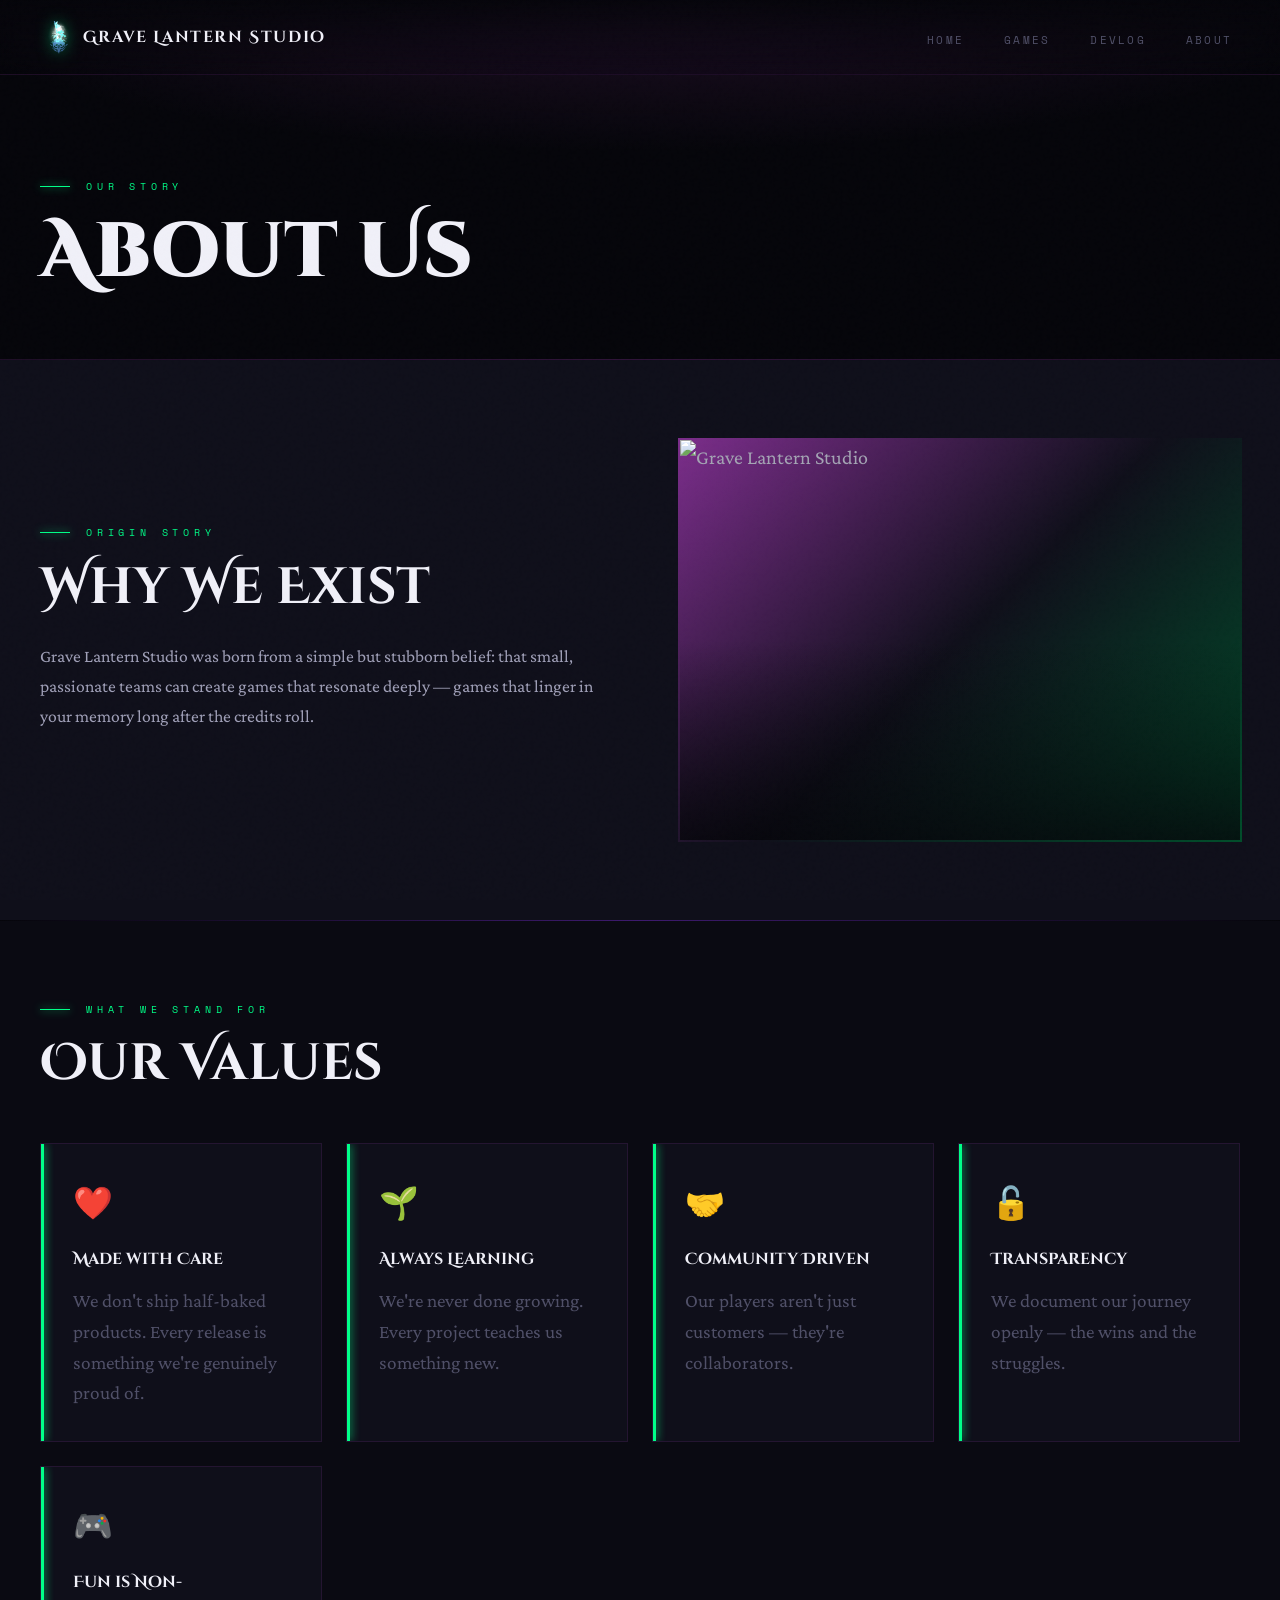
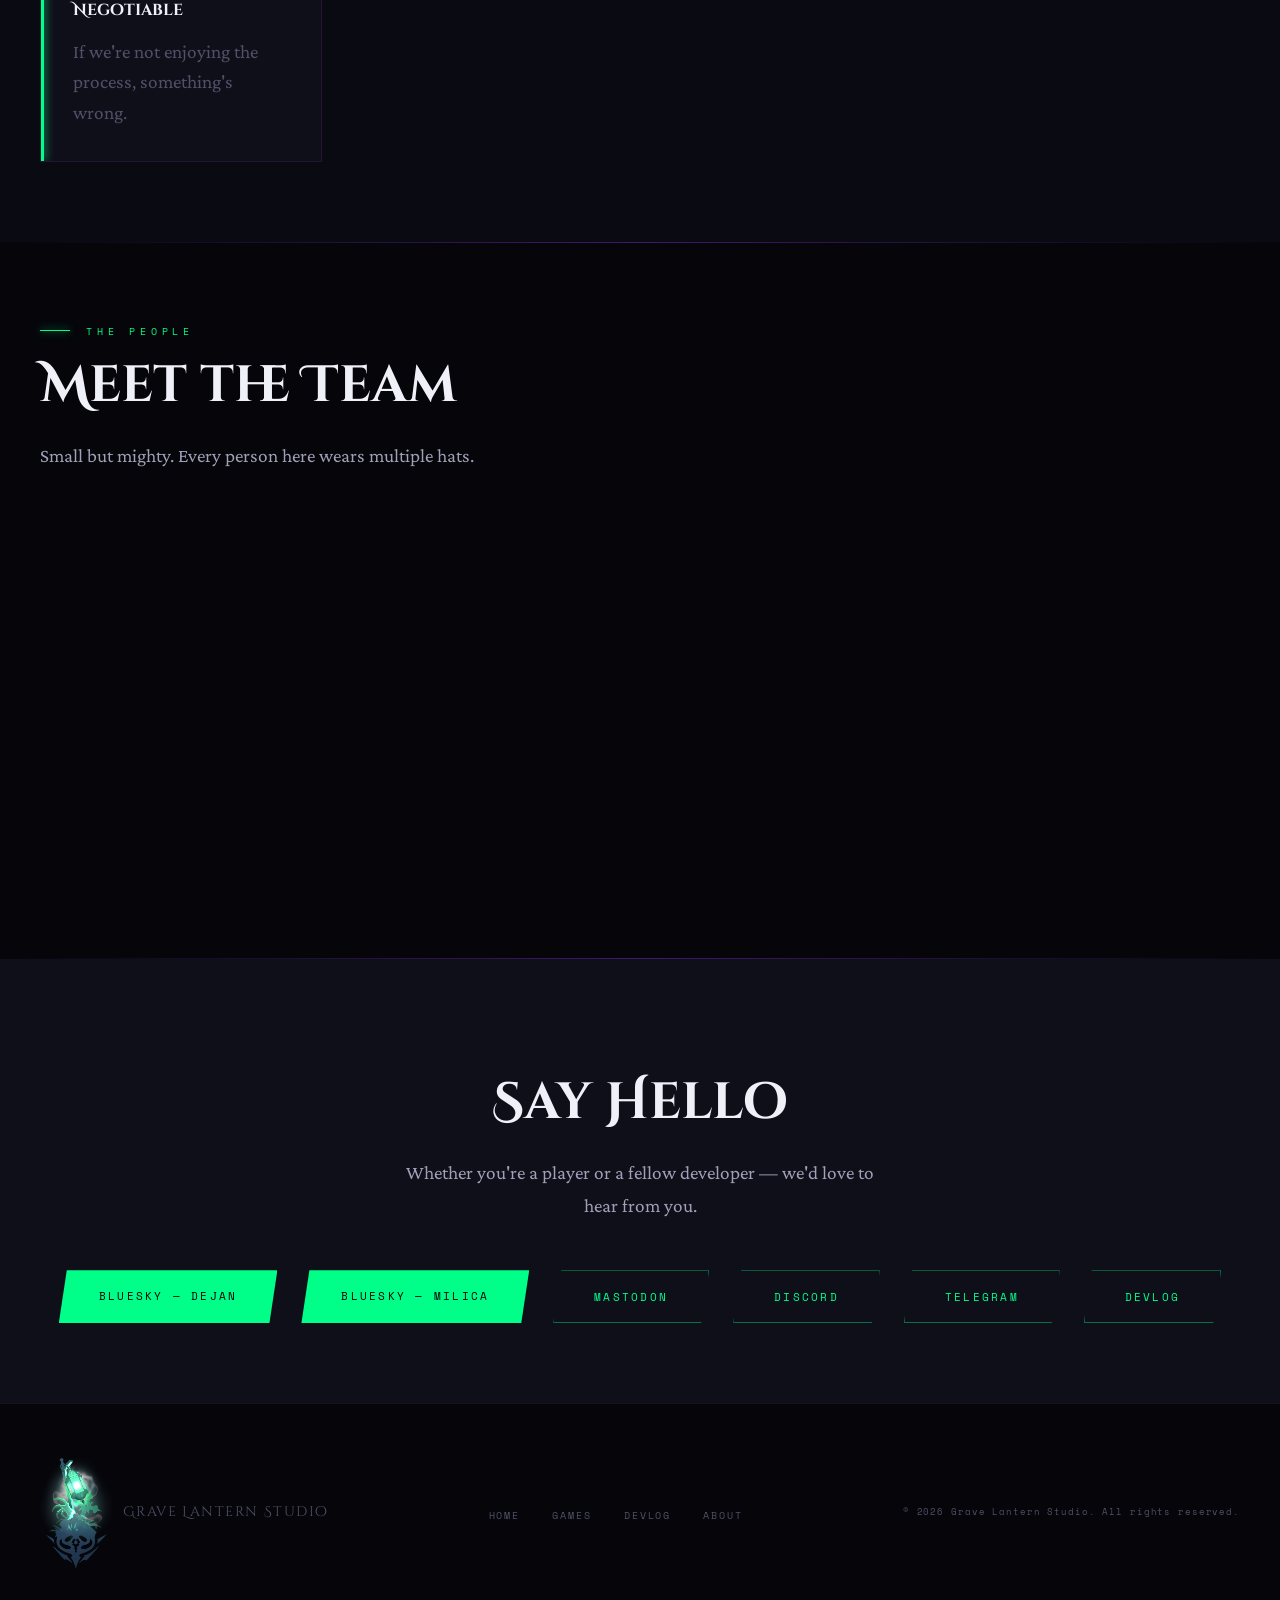
==== commit e8899143: "Mobile version added, refined website" ====
--- a/grave_lantern_studio/about.html
+++ b/grave_lantern_studio/about.html
@@ -41,8 +41,6 @@
           <div class="section-label">Origin Story</div>
           <h2 class="section-title">Why We Exist</h2>
           <p style="color:var(--text-mid);margin-bottom:1.5rem;font-size:1.1rem;">Grave Lantern Studio was born from a simple but stubborn belief: that small, passionate teams can create games that resonate deeply — games that linger in your memory long after the credits roll.</p>
-          <p style="color:var(--text-mid);margin-bottom:1.5rem;font-size:1.1rem;">We were tired of games that prioritized spectacle over substance. We wanted to build experiences built on atmosphere, storytelling, and emotion. So we did.</p>
-          <p style="color:var(--text-dim);font-style:italic;">"The best horror isn't what you see. It's what you imagine."</p>
         </div>
         <div class="about-image-wrapper reveal">
           <img src="images/GraveLanternWallpaper.jpg" alt="Grave Lantern Studio">
@@ -59,8 +57,7 @@
       <div class="section-label reveal">What We Stand For</div>
       <h2 class="section-title reveal">Our Values</h2>
       <div class="values-grid">
-        <div class="value-card reveal"><div class="value-icon">🕯️</div><h3 class="value-title">Atmosphere First</h3><p class="value-desc">Every element serves the atmosphere. If it doesn't contribute to the feeling, it doesn't belong.</p></div>
-        <div class="value-card reveal"><div class="value-icon">❤️</div><h3 class="value-title">Made with Care</h3><p class="value-desc">We don't ship half-baked products. Every release is something we're genuinely proud of.</p></div>
+<div class="value-card reveal"><div class="value-icon">❤️</div><h3 class="value-title">Made with Care</h3><p class="value-desc">We don't ship half-baked products. Every release is something we're genuinely proud of.</p></div>
         <div class="value-card reveal"><div class="value-icon">🌱</div><h3 class="value-title">Always Learning</h3><p class="value-desc">We're never done growing. Every project teaches us something new.</p></div>
         <div class="value-card reveal"><div class="value-icon">🤝</div><h3 class="value-title">Community Driven</h3><p class="value-desc">Our players aren't just customers — they're collaborators.</p></div>
         <div class="value-card reveal"><div class="value-icon">🔓</div><h3 class="value-title">Transparency</h3><p class="value-desc">We document our journey openly — the wins and the struggles.</p></div>
@@ -80,21 +77,15 @@
       <div class="team-grid">
         <div class="team-card reveal">
           <div class="team-avatar">🔨</div>
-          <h3 class="team-name">Pixel the Hammer</h3>
-          <p class="team-role">Founder & Lead Developer</p>
+          <h3 class="team-name">Dejan Popov</h3>
+          <p class="team-role">Founder & Software Engineer</p>
           <p class="team-bio">The driving force behind Grave Lantern Studio. DevOps engineer by day, indie game developer by passion.</p>
         </div>
         <div class="team-card reveal">
           <div class="team-avatar">🎨</div>
-          <h3 class="team-name">Your Name Here</h3>
-          <p class="team-role">Artist & Designer</p>
+          <h3 class="team-name">Milica Sutic</h3>
+          <p class="team-role">Founder & Artist/Designer</p>
           <p class="team-bio">The visual soul of the studio. Responsible for the atmospheric art style that makes Grave Lantern games instantly recognizable.</p>
-        </div>
-        <div class="team-card reveal">
-          <div class="team-avatar">🎵</div>
-          <h3 class="team-name">Your Name Here</h3>
-          <p class="team-role">Sound & Music</p>
-          <p class="team-bio">Creates the haunting soundscapes and original scores that bring our worlds to life.</p>
         </div>
       </div>
     </div>
@@ -107,11 +98,14 @@
     <div class="section-inner">
       <div class="section-label reveal" style="justify-content:center;">Get in Touch</div>
       <h2 class="section-title reveal">Say Hello</h2>
-      <p style="color:var(--text-mid);max-width:500px;margin:0 auto 3rem;" class="reveal">Whether you're a player, a fellow developer, or a potential collaborator — we'd love to hear from you.</p>
+      <p style="color:var(--text-mid);max-width:500px;margin:0 auto 3rem;" class="reveal">Whether you're a player or a fellow developer — we'd love to hear from you.</p>
       <div class="hero-cta reveal">
-        <a href="https://bsky.app/profile/pixelthehammer.bsky.social" target="_blank" class="btn-primary">Bluesky</a>
-        <a href="https://t.me/GraveLanternStudio" target="_blank" class="btn-secondary">Telegram</a>
-        <a href="https://mastodon.social/@PixelTheHammer" target="_blank" class="btn-secondary">Mastodon</a>
+        <a href="https://bsky.app/profile/pixelthehammer.bsky.social" class="btn-primary" target="_blank">Bluesky — Dejan</a>
+        <a href="https://bsky.app/profile/oomkin.bsky.social" class="btn-primary" target="_blank">Bluesky — Milica</a>
+        <a href="https://mastodon.social/@PixelTheHammer" class="btn-secondary" target="_blank">Mastodon</a>
+        <a href="https://discord.gg/rfPKNT84" class="btn-secondary" target="_blank">Discord</a>
+        <a href="https://t.me/GraveLanternStudio" class="btn-secondary" target="_blank">Telegram</a>
+        <a href="devlog.html" class="btn-secondary">Devlog</a>
       </div>
     </div>
   </section>
--- a/grave_lantern_studio/css/hero.css
+++ b/grave_lantern_studio/css/hero.css
@@ -17,6 +17,33 @@
   object-fit: cover;
   object-position: 20% 50%;
   display: block;
+}
+
+/* ── Mobile hero icon (hidden on desktop) ── */
+.hero-mobile-icon {
+  display: none;
+}
+
+@media (max-width: 768px) {
+  .hero img.hero-bg-img {
+    display: none;
+  }
+  .hero {
+    background: var(--bg-void);
+  }
+  .hero-mobile-icon {
+    display: block;
+    position: absolute;
+    left: 50%;
+    top: 50%;
+    transform: translate(-50%, -50%);
+    width: clamp(200px, 60vw, 350px);
+    z-index: 4;
+    pointer-events: none;
+  }
+  .lantern-fire {
+    display: none;
+  }
 }
 
 /* ── Hero Logo Overlay ── */
--- a/grave_lantern_studio/css/sections.css
+++ b/grave_lantern_studio/css/sections.css
@@ -57,7 +57,7 @@
 footer { background: var(--bg-void); border-top: 1px solid var(--border-subtle); padding: 3rem 2rem; }
 .footer-inner { max-width: 1200px; margin: 0 auto; display: flex; align-items: center; justify-content: space-between; flex-wrap: wrap; gap: 1.5rem; }
 .footer-logo { font-family: 'Cinzel Decorative', serif; font-size: 0.9rem; color: var(--text-dim); letter-spacing: 0.1em; display: flex; align-items: center; gap: 0.6rem; }
-.footer-logo img { height: 24px; width: auto; filter: brightness(2); }
+.footer-logo img { height: 120px; width: auto; filter: brightness(2); }
 .footer-links { display: flex; gap: 2rem; list-style: none; }
 .footer-links a { font-family: 'Space Mono', monospace; font-size: 0.6rem; letter-spacing: 0.2em; text-transform: uppercase; color: var(--text-dim); text-decoration: none; transition: color 0.3s ease; }
 .footer-links a:hover { color: var(--green-glow); }
--- a/grave_lantern_studio/css/components.css
+++ b/grave_lantern_studio/css/components.css
@@ -221,6 +221,23 @@
 .devlog-post-title { font-family: 'Cinzel Decorative', serif; font-size: 1.3rem; color: var(--text-bright); margin-bottom: 0.8rem; line-height: 1.3; }
 .devlog-post-excerpt { color: var(--text-mid); font-size: 1.2rem; margin-bottom: 1.5rem; }
 
+/* ── Devlog Expand ── */
+.devlog-post-full {
+  display: none;
+  margin-top: 1rem;
+  padding-top: 1rem;
+  border-top: 1px solid var(--border-subtle);
+}
+.devlog-post-full.open {
+  display: block;
+}
+.devlog-expand-btn {
+  cursor: pointer;
+  margin-top: 1rem;
+  background: none;
+  border: 1px solid rgba(0,255,136,0.4);
+}
+
 /* ── Sidebar ── */
 .devlog-sidebar { display: flex; flex-direction: column; gap: 2rem; }
 .sidebar-widget { background: var(--bg-surface); border: 1px solid var(--border-subtle); padding: 1.5rem; }
